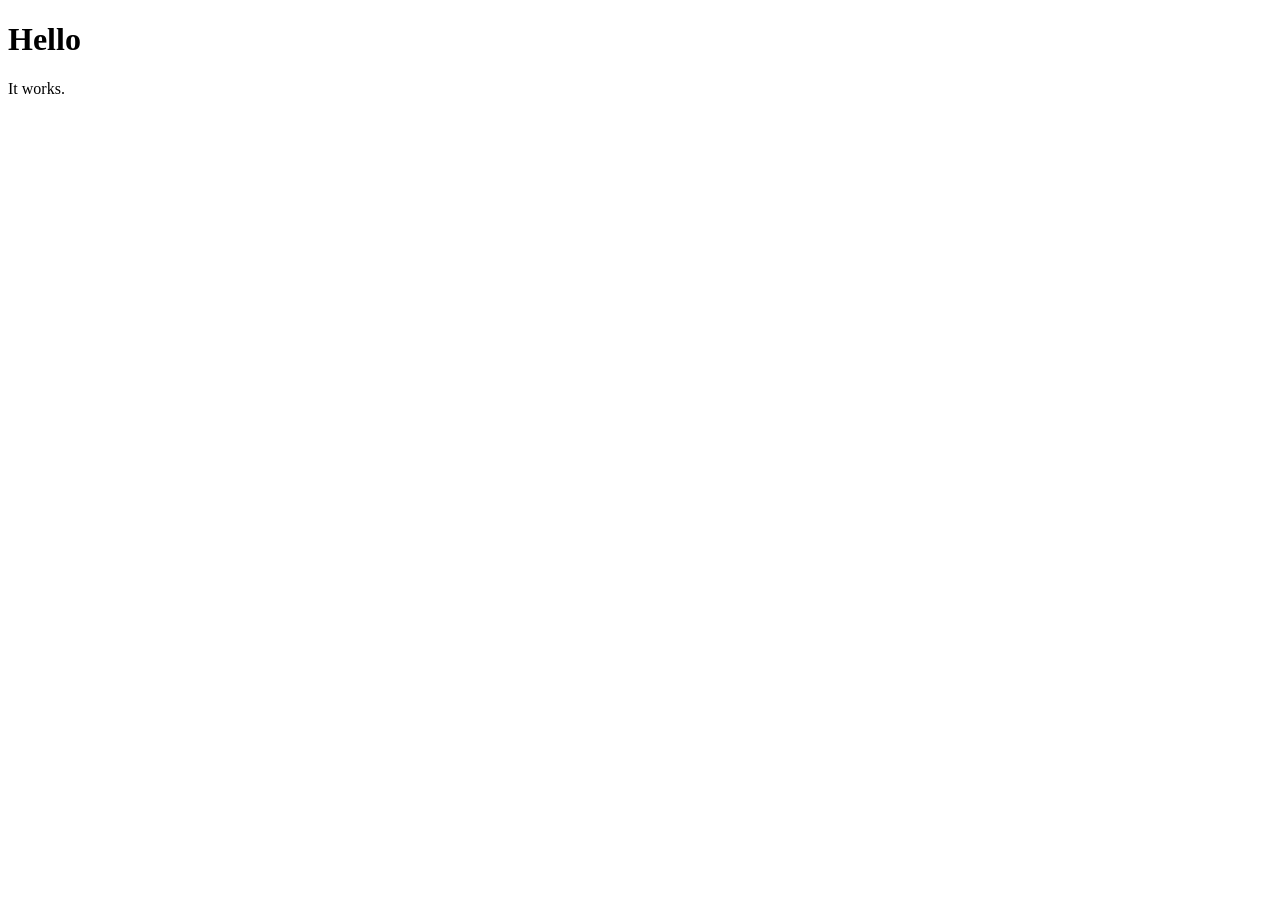
==== index.html @ cf9a346a "Add initial HTML structure for index.html Add a foundational HTML structure for the personal portfol" ====
<!DOCTYPE html>
<html>
<head>
  <meta charset="utf-8">
  <meta name="viewport" content="width=device-width, initial-scale=1">
  <title>Rajat</title>
</head>
<body>
  <h1>Hello</h1>
  <p>It works.</p>
</body>
</html>
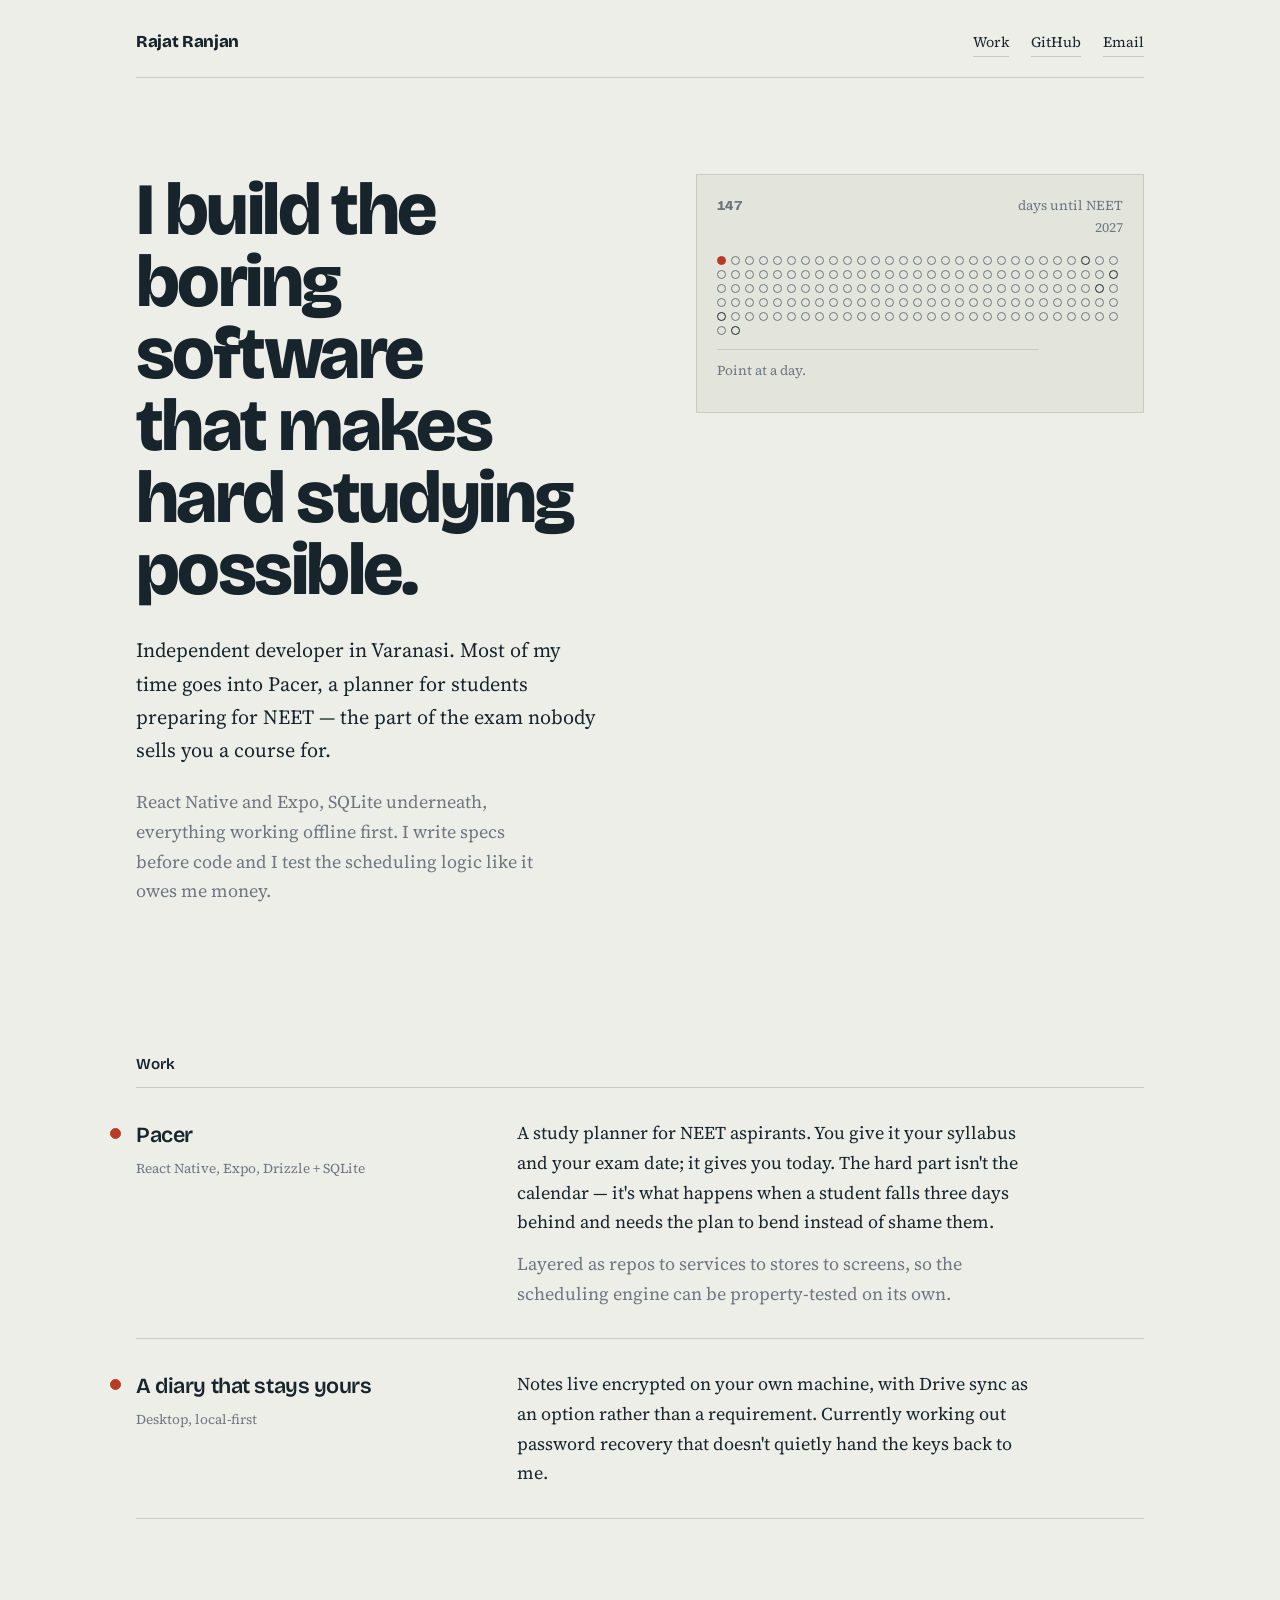
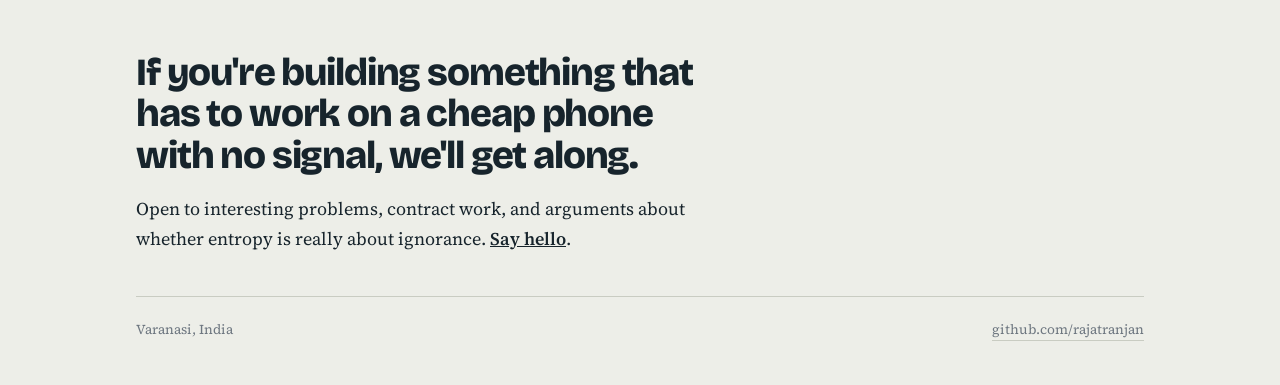
==== commit d291de7e: "Enhance index.html with SEO meta tags and content Updated HTML structure and added meta tags for SEO" ====
--- a/index.html
+++ b/index.html
@@ -1,12 +1,395 @@
 <!DOCTYPE html>
-<html>
+<html lang="en">
 <head>
-  <meta charset="utf-8">
-  <meta name="viewport" content="width=device-width, initial-scale=1">
-  <title>Rajat</title>
+<meta charset="utf-8">
+<meta name="viewport" content="width=device-width, initial-scale=1">
+<title>Rajat Ranjan — study tools, built in Varanasi</title>
+<meta name="description" content="Independent developer in Varanasi building Pacer, a study planner for NEET aspirants.">
+<link rel="preconnect" href="https://fonts.googleapis.com">
+<link rel="preconnect" href="https://fonts.gstatic.com" crossorigin>
+<link href="https://fonts.googleapis.com/css2?family=Bricolage+Grotesque:opsz,wght@12..96,400;12..96,600;12..96,800&family=Source+Serif+4:opsz,wght@8..60,400;8..60,600&display=swap" rel="stylesheet">
+<style>
+  :root{
+    --paper:#EDEEE8;
+    --paper-2:#E3E5DC;
+    --ink:#17242C;
+    --graphite:#6E7780;
+    --mark:#B93B26;
+    --rule:#C9CCC2;
+    --measure:64ch;
+  }
+
+  *{box-sizing:border-box}
+  html{-webkit-text-size-adjust:100%}
+  body{
+    margin:0;
+    background:var(--paper);
+    color:var(--ink);
+    font-family:"Source Serif 4",Georgia,serif;
+    font-size:clamp(16px,1rem + 0.2vw,18px);
+    line-height:1.65;
+    -webkit-font-smoothing:antialiased;
+  }
+
+  .wrap{max-width:1120px;margin:0 auto;padding:0 clamp(20px,5vw,56px)}
+
+  /* ---------- masthead ---------- */
+  .masthead{
+    display:flex;align-items:baseline;justify-content:space-between;
+    gap:24px;flex-wrap:wrap;
+    padding:28px 0 20px;
+    border-bottom:1px solid var(--rule);
+  }
+  .wordmark{
+    font-family:"Bricolage Grotesque",system-ui,sans-serif;
+    font-weight:800;font-size:1.05rem;letter-spacing:-0.02em;margin:0;
+  }
+  .masthead nav{display:flex;gap:22px;font-size:0.9rem}
+  a{color:inherit}
+  .masthead a,.foot a{text-decoration:none;border-bottom:1px solid var(--rule);padding-bottom:1px}
+  .masthead a:hover,.foot a:hover{border-bottom-color:var(--ink)}
+
+  /* ---------- hero ---------- */
+  .hero{
+    display:grid;grid-template-columns:minmax(0,1.05fr) minmax(0,0.95fr);
+    gap:clamp(32px,5vw,72px);align-items:start;
+    padding:clamp(48px,8vw,96px) 0 clamp(40px,6vw,72px);
+  }
+  h1{
+    font-family:"Bricolage Grotesque",system-ui,sans-serif;
+    font-weight:800;
+    font-size:clamp(2.6rem,7.5vw,4.6rem);
+    line-height:0.98;letter-spacing:-0.035em;
+    margin:0 0 28px;
+    text-wrap:balance;
+  }
+  .lede{max-width:44ch;margin:0 0 20px;font-size:1.12em}
+  .hero p{max-width:46ch}
+  .quiet{color:var(--graphite)}
+
+  /* ---------- the sheet ---------- */
+  .sheet{
+    background:var(--paper-2);
+    border:1px solid var(--rule);
+    padding:20px 20px 16px;
+  }
+  .sheet-head{
+    display:flex;align-items:baseline;justify-content:space-between;
+    gap:12px;margin-bottom:16px;
+  }
+  .count{
+    font-family:"Bricolage Grotesque",system-ui,sans-serif;
+    font-weight:800;font-size:2.1rem;line-height:1;letter-spacing:-0.03em;
+    font-variant-numeric:tabular-nums;
+  }
+  .sheet-head span{font-size:0.85rem;color:var(--graphite);text-align:right;max-width:18ch}
+  .grid{display:flex;flex-wrap:wrap;gap:5px}
+  .bub{
+    width:9px;height:9px;border-radius:50%;
+    border:1.2px solid var(--graphite);
+    background:transparent;padding:0;cursor:default;
+    transition:background-color .12s ease,border-color .12s ease,transform .12s ease;
+  }
+  .bub:hover,.bub:focus-visible{background:var(--ink);border-color:var(--ink);transform:scale(1.5)}
+  .bub.today{background:var(--mark);border-color:var(--mark)}
+  .bub.month{border-color:var(--ink)}
+  .readout{
+    margin-top:14px;padding-top:10px;border-top:1px solid var(--rule);
+    font-size:0.85rem;color:var(--graphite);min-height:1.6em;
+    font-variant-numeric:tabular-nums;
+  }
+
+  /* ---------- work ---------- */
+  .rule-head{
+    font-family:"Bricolage Grotesque",system-ui,sans-serif;
+    font-weight:600;font-size:0.95rem;letter-spacing:-0.01em;
+    margin:0;padding-bottom:10px;border-bottom:1px solid var(--rule);
+  }
+  .work{padding:clamp(32px,5vw,56px) 0}
+  .item{
+    display:grid;grid-template-columns:minmax(0,1fr) minmax(0,1.9fr);
+    gap:clamp(16px,4vw,56px);
+    padding:30px 0;border-bottom:1px solid var(--rule);
+  }
+  .item h3{
+    font-family:"Bricolage Grotesque",system-ui,sans-serif;
+    font-weight:600;font-size:1.35rem;letter-spacing:-0.02em;
+    margin:0 0 4px;
+  }
+  .item .meta{font-size:0.85rem;color:var(--graphite);margin:0}
+  .item p:not(.meta){margin:0 0 12px;max-width:58ch}
+  .item p:last-child{margin-bottom:0}
+
+  /* ---------- close ---------- */
+  .close{padding:clamp(40px,6vw,80px) 0 24px;max-width:var(--measure)}
+  .close h2{
+    font-family:"Bricolage Grotesque",system-ui,sans-serif;
+    font-weight:800;font-size:clamp(1.7rem,4vw,2.4rem);
+    letter-spacing:-0.03em;line-height:1.08;margin:0 0 18px;
+  }
+  .close a{font-weight:600}
+  .foot{
+    display:flex;justify-content:space-between;gap:20px;flex-wrap:wrap;
+    padding:22px 0 44px;border-top:1px solid var(--rule);
+    font-size:0.85rem;color:var(--graphite);
+  }
+
+  /* ---------- scroll: a pencil marking its way down the sheet ---------- */
+  .progress{
+    position:fixed;top:0;left:0;right:0;height:2px;
+    background:transparent;z-index:20;pointer-events:none;
+  }
+  .progress i{
+    display:block;height:100%;width:0;
+    background:var(--graphite);
+    transform-origin:left;
+  }
+
+  .item{
+    opacity:.34;
+    transform:translateY(10px);
+    transition:opacity .5s ease,transform .5s cubic-bezier(.2,.7,.3,1);
+  }
+  .item.marked{opacity:1;transform:none}
+
+  .item > div:first-child{position:relative}
+  .mark-bub{
+    position:absolute;left:-26px;top:.55em;
+    width:11px;height:11px;border-radius:50%;
+    border:1.4px solid var(--graphite);
+    background:transparent;
+    transition:background-color .45s ease .18s,border-color .45s ease .18s;
+  }
+  .item.marked .mark-bub{background:var(--mark);border-color:var(--mark)}
+
+  /* the closing line inks in the same way */
+  .close{opacity:.34;transition:opacity .6s ease}
+  .close.marked{opacity:1}
+
+  /* the sheet draws itself in on load */
+  @keyframes bubIn{
+    from{opacity:0;transform:scale(.2)}
+    to{opacity:1;transform:none}
+  }
+
+  /* graphite dust: bubbles darken as the cursor passes over them */
+  .bub.near{border-color:var(--ink)}
+
+  ::selection{background:#F2E58C;color:var(--ink)}
+
+  :focus-visible{outline:2px solid var(--mark);outline-offset:3px}
+
+  @media (max-width:820px){
+    .hero{grid-template-columns:1fr;padding-top:40px}
+    .item{grid-template-columns:1fr;gap:10px}
+    .bub{width:8px;height:8px}
+    .mark-bub{left:auto;right:0;top:.6em}
+  }
+  @media (prefers-reduced-motion:reduce){
+    *{transition:none!important;animation:none!important}
+    .item,.close{opacity:1;transform:none}
+    .item .mark-bub{background:var(--mark);border-color:var(--mark)}
+    .progress{display:none}
+  }
+</style>
 </head>
 <body>
-  <h1>Hello</h1>
-  <p>It works.</p>
+
+<div class="progress" aria-hidden="true"><i id="pencil"></i></div>
+
+<div class="wrap">
+
+  <header class="masthead">
+    <p class="wordmark">Rajat Ranjan</p>
+    <nav>
+      <a href="#work">Work</a>
+      <a href="https://github.com/rajatranjan">GitHub</a>
+      <a href="mailto:you@example.com">Email</a>
+    </nav>
+  </header>
+
+  <section class="hero">
+    <div>
+      <h1>I build the boring software that makes hard studying possible.</h1>
+      <p class="lede">Independent developer in Varanasi. Most of my time goes into Pacer, a planner for students preparing for NEET — the part of the exam nobody sells you a course for.</p>
+      <p class="quiet">React Native and Expo, SQLite underneath, everything working offline first. I write specs before code and I test the scheduling logic like it owes me money.</p>
+    </div>
+
+    <div class="sheet" id="sheet">
+      <div class="sheet-head">
+        <span class="count" id="count">—</span>
+        <span id="caption">days until NEET 2027</span>
+      </div>
+      <div class="grid" id="grid" role="img" aria-label="One bubble for each day remaining until the NEET 2027 exam."></div>
+      <p class="readout" id="readout">Point at a day.</p>
+    </div>
+  </section>
+
+  <section class="work" id="work">
+    <h2 class="rule-head">Work</h2>
+
+    <article class="item">
+      <div>
+        <span class="mark-bub" aria-hidden="true"></span>
+        <h3>Pacer</h3>
+        <p class="meta">React Native, Expo, Drizzle + SQLite</p>
+      </div>
+      <div>
+        <p>A study planner for NEET aspirants. You give it your syllabus and your exam date; it gives you today. The hard part isn't the calendar — it's what happens when a student falls three days behind and needs the plan to bend instead of shame them.</p>
+        <p class="quiet">Layered as repos to services to stores to screens, so the scheduling engine can be property-tested on its own.</p>
+      </div>
+    </article>
+
+    <article class="item">
+      <div>
+        <span class="mark-bub" aria-hidden="true"></span>
+        <h3>A diary that stays yours</h3>
+        <p class="meta">Desktop, local-first</p>
+      </div>
+      <div>
+        <p>Notes live encrypted on your own machine, with Drive sync as an option rather than a requirement. Currently working out password recovery that doesn't quietly hand the keys back to me.</p>
+      </div>
+    </article>
+
+  </section>
+
+  <section class="close">
+    <h2>If you're building something that has to work on a cheap phone with no signal, we'll get along.</h2>
+    <p>Open to interesting problems, contract work, and arguments about whether entropy is really about ignorance. <a href="mailto:you@example.com">Say hello</a>.</p>
+  </section>
+
+  <footer class="foot">
+    <span>Varanasi, India</span>
+    <span><a href="https://github.com/rajatranjan">github.com/rajatranjan</a></span>
+  </footer>
+
+</div>
+
+<script>
+(function () {
+  var EXAM = new Date(2027, 4, 2);            // 2 May 2027, approximate NEET date
+  var MS = 86400000;
+  var today = new Date(); today.setHours(0,0,0,0);
+
+  var reduced = window.matchMedia('(prefers-reduced-motion: reduce)').matches;
+  var days = Math.max(0, Math.round((EXAM - today) / MS));
+  var grid = document.getElementById('grid');
+  var readout = document.getElementById('readout');
+
+  document.getElementById('count').textContent = days.toLocaleString('en-IN');
+
+  var fmt = new Intl.DateTimeFormat('en-IN', { weekday:'short', day:'numeric', month:'short', year:'numeric' });
+  var frag = document.createDocumentFragment();
+
+  for (var i = 0; i < days; i++) {
+    var d = new Date(today.getTime() + i * MS);
+    var b = document.createElement('button');
+    b.type = 'button';
+    b.className = 'bub' + (i === 0 ? ' today' : (d.getDate() === 1 ? ' month' : ''));
+    b.dataset.label = fmt.format(d) + '  ·  ' + (i === 0 ? 'today' : i + ' days out');
+    b.setAttribute('aria-hidden', 'true');
+    b.tabIndex = -1;
+    if (!reduced) {
+      b.style.animation = 'bubIn .4s ease backwards';
+      b.style.animationDelay = Math.min(i * 1.1, 900) + 'ms';
+    }
+    frag.appendChild(b);
+  }
+  grid.appendChild(frag);
+
+  // one listener for the whole sheet
+  grid.addEventListener('pointerover', function (e) {
+    if (e.target.classList.contains('bub')) readout.textContent = e.target.dataset.label;
+  });
+  grid.addEventListener('pointerleave', function () {
+    readout.textContent = 'Point at a day.';
+    clear();
+  });
+
+  // ---- graphite dust: darken the bubbles the cursor sweeps past ----
+  var bubs = [], spots = [], lit = [], queued = false, px = 0, py = 0;
+  var RADIUS = 52;
+
+  function measure() {
+    bubs = Array.prototype.slice.call(grid.children);
+    spots = bubs.map(function (b) {
+      return { x: b.offsetLeft + b.offsetWidth / 2, y: b.offsetTop + b.offsetHeight / 2 };
+    });
+  }
+
+  function clear() {
+    for (var i = 0; i < lit.length; i++) {
+      lit[i].classList.remove('near');
+      lit[i].style.opacity = '';
+    }
+    lit = [];
+  }
+
+  function paint() {
+    queued = false;
+    clear();
+    for (var i = 0; i < spots.length; i++) {
+      var dx = spots[i].x - px, dy = spots[i].y - py;
+      if (dx > RADIUS || dx < -RADIUS || dy > RADIUS || dy < -RADIUS) continue;
+      var d = Math.sqrt(dx * dx + dy * dy);
+      if (d > RADIUS) continue;
+      var b = bubs[i];
+      b.classList.add('near');
+      b.style.opacity = (0.45 + 0.55 * (1 - d / RADIUS)).toFixed(2);
+      lit.push(b);
+    }
+  }
+
+  if (!reduced) {
+    measure();
+    window.addEventListener('resize', measure);
+    grid.addEventListener('pointermove', function (e) {
+      var r = grid.getBoundingClientRect();
+      px = e.clientX - r.left;
+      py = e.clientY - r.top;
+      if (!queued) { queued = true; requestAnimationFrame(paint); }
+    }, { passive: true });
+  }
+})();
+
+(function () {
+  var pencil = document.getElementById('pencil');
+  var reduced = window.matchMedia('(prefers-reduced-motion: reduce)').matches;
+
+  // top rule fills like a pencil line as you read down the page
+  if (pencil && !reduced) {
+    var ticking = false;
+    function draw() {
+      var max = document.documentElement.scrollHeight - window.innerHeight;
+      var pct = max > 0 ? (window.scrollY / max) * 100 : 0;
+      pencil.style.width = Math.min(100, Math.max(0, pct)) + '%';
+      ticking = false;
+    }
+    window.addEventListener('scroll', function () {
+      if (!ticking) { ticking = true; requestAnimationFrame(draw); }
+    }, { passive: true });
+    window.addEventListener('resize', draw);
+    draw();
+  }
+
+  // each section gets marked once, when you reach it
+  var targets = document.querySelectorAll('.item, .close');
+  if (reduced || !('IntersectionObserver' in window)) {
+    targets.forEach(function (el) { el.classList.add('marked'); });
+    return;
+  }
+  var io = new IntersectionObserver(function (entries) {
+    entries.forEach(function (entry) {
+      if (entry.isIntersecting) {
+        entry.target.classList.add('marked');
+        io.unobserve(entry.target);
+      }
+    });
+  }, { rootMargin: '0px 0px -18% 0px', threshold: 0.15 });
+  targets.forEach(function (el) { io.observe(el); });
+})();
+</script>
+
+
 </body>
 </html>
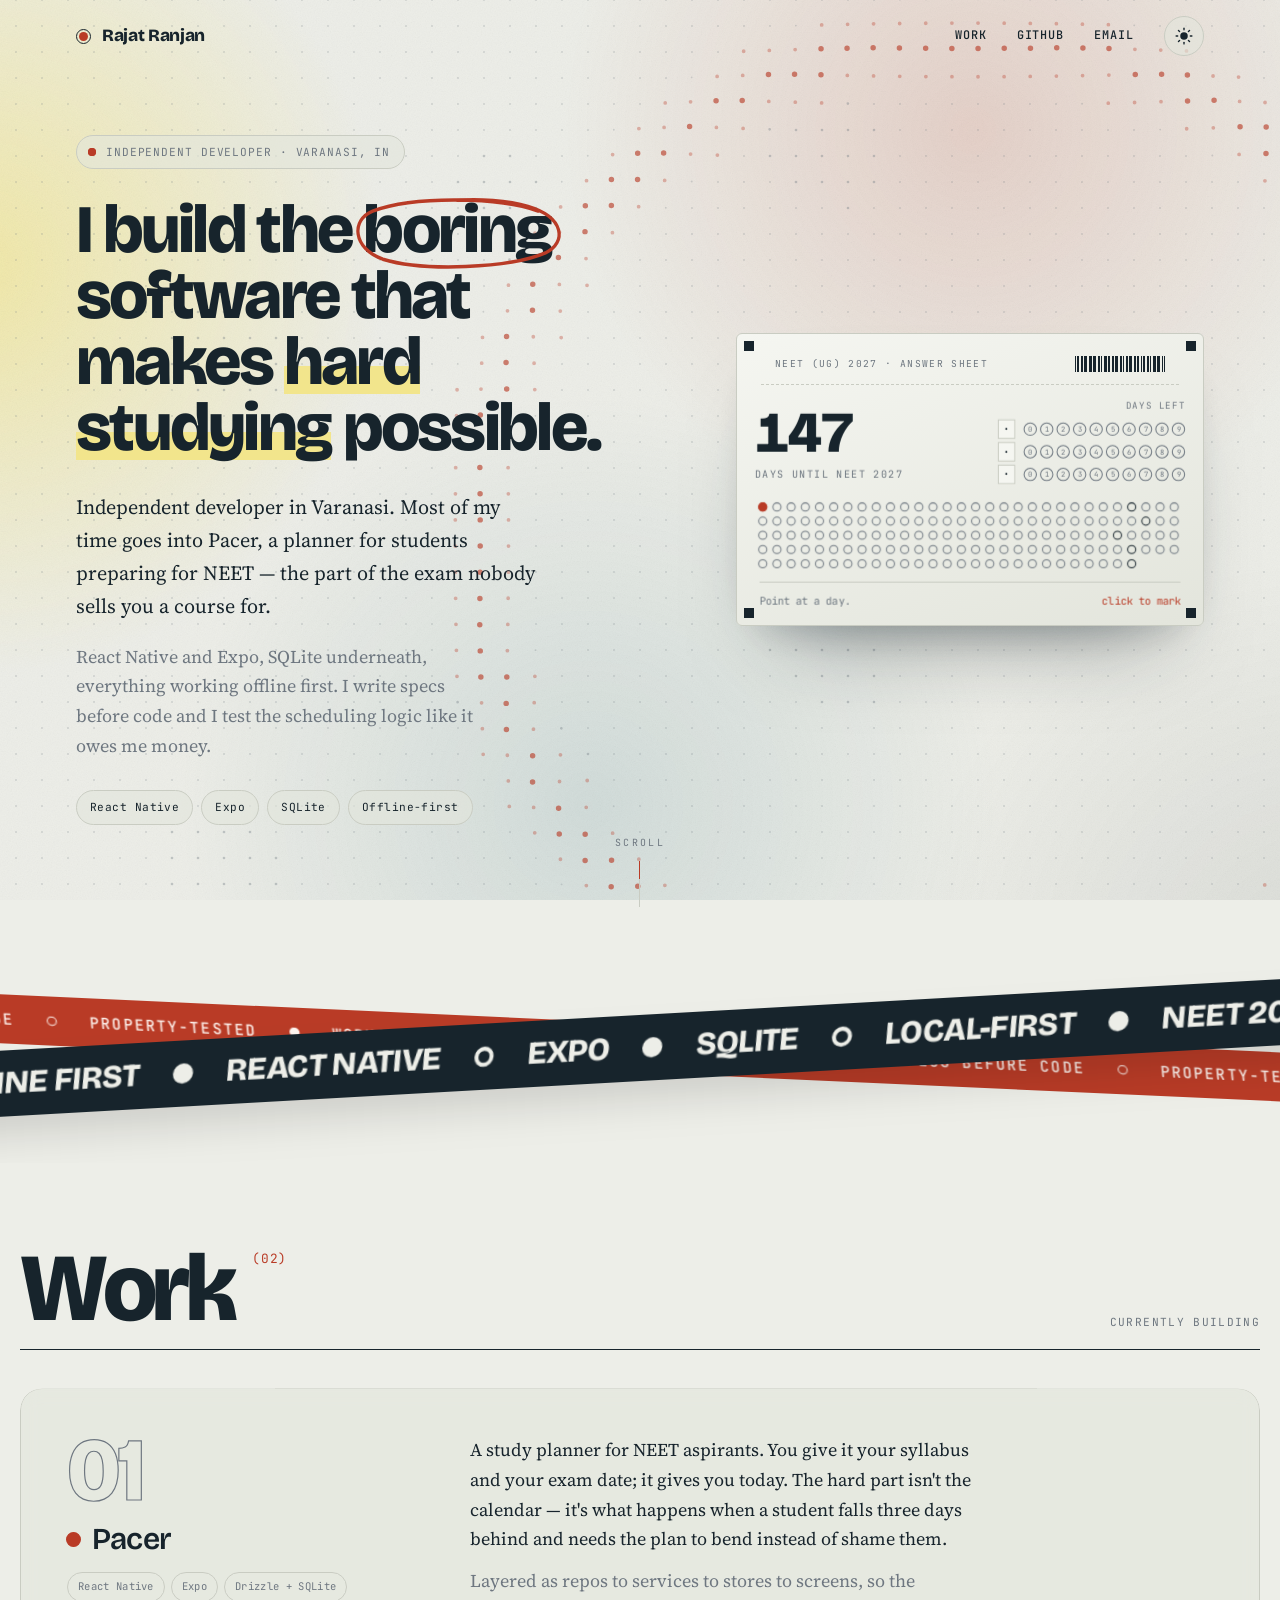
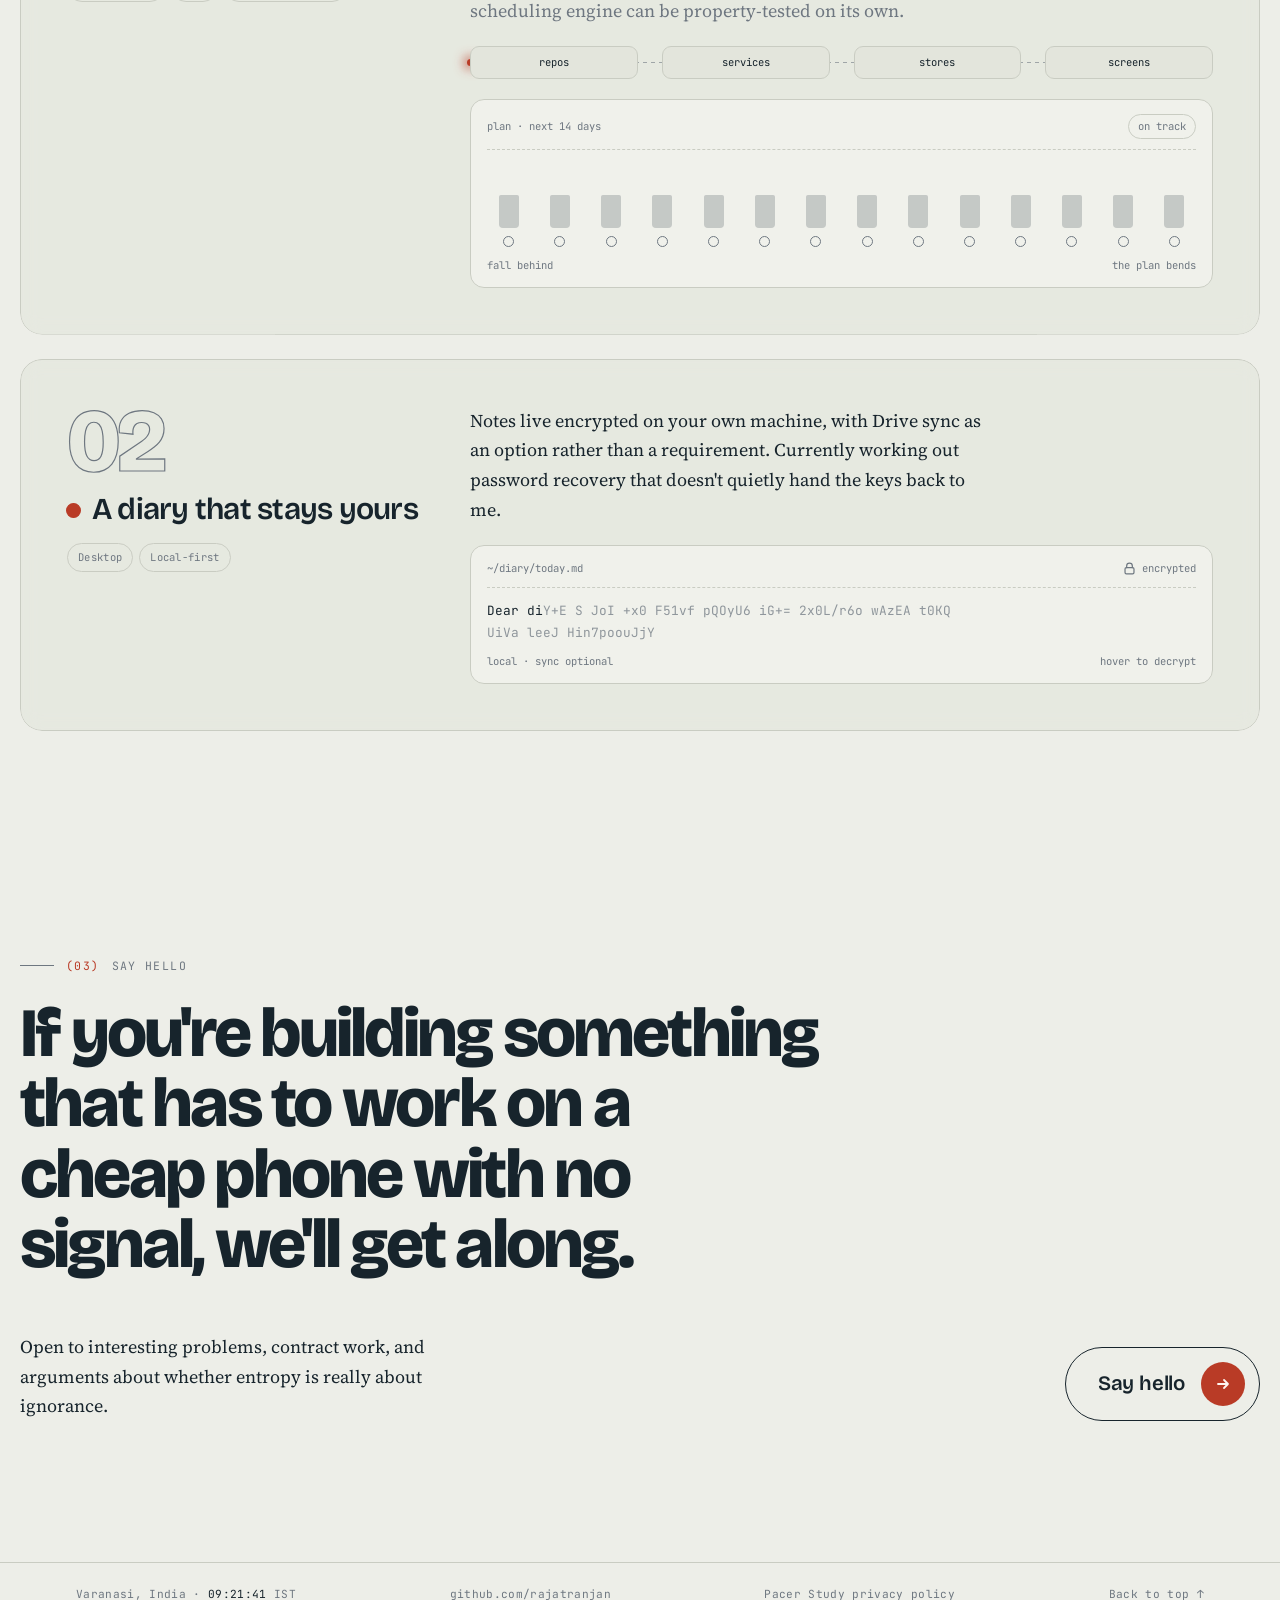
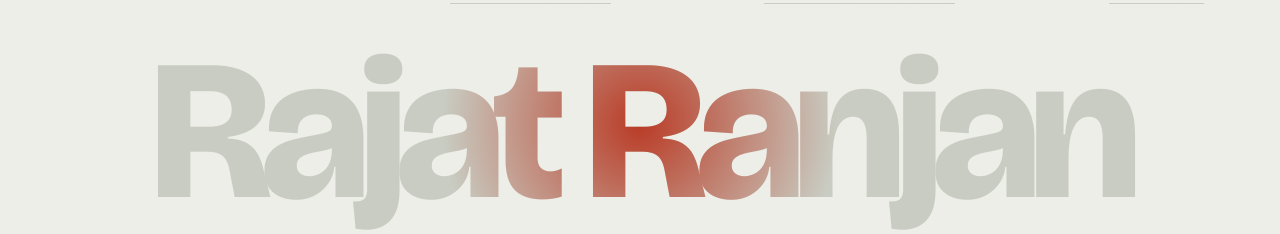
==== commit 103b8a29: "Redesign homepage with motion, a living background and dark mode Keeps the paper / graphite / red-pe" ====
--- a/index.html
+++ b/index.html
@@ -5,391 +5,236 @@
 <meta name="viewport" content="width=device-width, initial-scale=1">
 <title>Rajat Ranjan — study tools, built in Varanasi</title>
 <meta name="description" content="Independent developer in Varanasi building Pacer, a study planner for NEET aspirants.">
+<link rel="icon" href="data:image/svg+xml,%3Csvg xmlns='http://www.w3.org/2000/svg' viewBox='0 0 32 32'%3E%3Crect width='32' height='32' rx='7' fill='%23EDEEE8'/%3E%3Ccircle cx='16' cy='16' r='9' fill='%23B93B26'/%3E%3C/svg%3E">
+<link rel="apple-touch-icon" href="apple-touch-icon.png">
+<meta name="theme-color" content="#EDEEE8">
+<meta name="color-scheme" content="light dark">
+<script>
+  /* Runs before first paint: restore the saved theme and decide whether to play the intro. */
+  (function (h) {
+    h.classList.add('js');
+    try {
+      var t = localStorage.getItem('rr-theme');
+      if (t === 'light' || t === 'dark') h.setAttribute('data-theme', t);
+    } catch (e) {}
+    try {
+      var still = window.matchMedia && matchMedia('(prefers-reduced-motion: reduce)').matches;
+      if (!still && !sessionStorage.getItem('rr-intro')) {
+        h.classList.add('intro');
+        sessionStorage.setItem('rr-intro', '1');
+      }
+    } catch (e) {}
+  })(document.documentElement);
+</script>
 <link rel="preconnect" href="https://fonts.googleapis.com">
 <link rel="preconnect" href="https://fonts.gstatic.com" crossorigin>
-<link href="https://fonts.googleapis.com/css2?family=Bricolage+Grotesque:opsz,wght@12..96,400;12..96,600;12..96,800&family=Source+Serif+4:opsz,wght@8..60,400;8..60,600&display=swap" rel="stylesheet">
-<style>
-  :root{
-    --paper:#EDEEE8;
-    --paper-2:#E3E5DC;
-    --ink:#17242C;
-    --graphite:#6E7780;
-    --mark:#B93B26;
-    --rule:#C9CCC2;
-    --measure:64ch;
-  }
-
-  *{box-sizing:border-box}
-  html{-webkit-text-size-adjust:100%}
-  body{
-    margin:0;
-    background:var(--paper);
-    color:var(--ink);
-    font-family:"Source Serif 4",Georgia,serif;
-    font-size:clamp(16px,1rem + 0.2vw,18px);
-    line-height:1.65;
-    -webkit-font-smoothing:antialiased;
-  }
-
-  .wrap{max-width:1120px;margin:0 auto;padding:0 clamp(20px,5vw,56px)}
-
-  /* ---------- masthead ---------- */
-  .masthead{
-    display:flex;align-items:baseline;justify-content:space-between;
-    gap:24px;flex-wrap:wrap;
-    padding:28px 0 20px;
-    border-bottom:1px solid var(--rule);
-  }
-  .wordmark{
-    font-family:"Bricolage Grotesque",system-ui,sans-serif;
-    font-weight:800;font-size:1.05rem;letter-spacing:-0.02em;margin:0;
-  }
-  .masthead nav{display:flex;gap:22px;font-size:0.9rem}
-  a{color:inherit}
-  .masthead a,.foot a{text-decoration:none;border-bottom:1px solid var(--rule);padding-bottom:1px}
-  .masthead a:hover,.foot a:hover{border-bottom-color:var(--ink)}
-
-  /* ---------- hero ---------- */
-  .hero{
-    display:grid;grid-template-columns:minmax(0,1.05fr) minmax(0,0.95fr);
-    gap:clamp(32px,5vw,72px);align-items:start;
-    padding:clamp(48px,8vw,96px) 0 clamp(40px,6vw,72px);
-  }
-  h1{
-    font-family:"Bricolage Grotesque",system-ui,sans-serif;
-    font-weight:800;
-    font-size:clamp(2.6rem,7.5vw,4.6rem);
-    line-height:0.98;letter-spacing:-0.035em;
-    margin:0 0 28px;
-    text-wrap:balance;
-  }
-  .lede{max-width:44ch;margin:0 0 20px;font-size:1.12em}
-  .hero p{max-width:46ch}
-  .quiet{color:var(--graphite)}
-
-  /* ---------- the sheet ---------- */
-  .sheet{
-    background:var(--paper-2);
-    border:1px solid var(--rule);
-    padding:20px 20px 16px;
-  }
-  .sheet-head{
-    display:flex;align-items:baseline;justify-content:space-between;
-    gap:12px;margin-bottom:16px;
-  }
-  .count{
-    font-family:"Bricolage Grotesque",system-ui,sans-serif;
-    font-weight:800;font-size:2.1rem;line-height:1;letter-spacing:-0.03em;
-    font-variant-numeric:tabular-nums;
-  }
-  .sheet-head span{font-size:0.85rem;color:var(--graphite);text-align:right;max-width:18ch}
-  .grid{display:flex;flex-wrap:wrap;gap:5px}
-  .bub{
-    width:9px;height:9px;border-radius:50%;
-    border:1.2px solid var(--graphite);
-    background:transparent;padding:0;cursor:default;
-    transition:background-color .12s ease,border-color .12s ease,transform .12s ease;
-  }
-  .bub:hover,.bub:focus-visible{background:var(--ink);border-color:var(--ink);transform:scale(1.5)}
-  .bub.today{background:var(--mark);border-color:var(--mark)}
-  .bub.month{border-color:var(--ink)}
-  .readout{
-    margin-top:14px;padding-top:10px;border-top:1px solid var(--rule);
-    font-size:0.85rem;color:var(--graphite);min-height:1.6em;
-    font-variant-numeric:tabular-nums;
-  }
-
-  /* ---------- work ---------- */
-  .rule-head{
-    font-family:"Bricolage Grotesque",system-ui,sans-serif;
-    font-weight:600;font-size:0.95rem;letter-spacing:-0.01em;
-    margin:0;padding-bottom:10px;border-bottom:1px solid var(--rule);
-  }
-  .work{padding:clamp(32px,5vw,56px) 0}
-  .item{
-    display:grid;grid-template-columns:minmax(0,1fr) minmax(0,1.9fr);
-    gap:clamp(16px,4vw,56px);
-    padding:30px 0;border-bottom:1px solid var(--rule);
-  }
-  .item h3{
-    font-family:"Bricolage Grotesque",system-ui,sans-serif;
-    font-weight:600;font-size:1.35rem;letter-spacing:-0.02em;
-    margin:0 0 4px;
-  }
-  .item .meta{font-size:0.85rem;color:var(--graphite);margin:0}
-  .item p:not(.meta){margin:0 0 12px;max-width:58ch}
-  .item p:last-child{margin-bottom:0}
-
-  /* ---------- close ---------- */
-  .close{padding:clamp(40px,6vw,80px) 0 24px;max-width:var(--measure)}
-  .close h2{
-    font-family:"Bricolage Grotesque",system-ui,sans-serif;
-    font-weight:800;font-size:clamp(1.7rem,4vw,2.4rem);
-    letter-spacing:-0.03em;line-height:1.08;margin:0 0 18px;
-  }
-  .close a{font-weight:600}
-  .foot{
-    display:flex;justify-content:space-between;gap:20px;flex-wrap:wrap;
-    padding:22px 0 44px;border-top:1px solid var(--rule);
-    font-size:0.85rem;color:var(--graphite);
-  }
-
-  /* ---------- scroll: a pencil marking its way down the sheet ---------- */
-  .progress{
-    position:fixed;top:0;left:0;right:0;height:2px;
-    background:transparent;z-index:20;pointer-events:none;
-  }
-  .progress i{
-    display:block;height:100%;width:0;
-    background:var(--graphite);
-    transform-origin:left;
-  }
-
-  .item{
-    opacity:.34;
-    transform:translateY(10px);
-    transition:opacity .5s ease,transform .5s cubic-bezier(.2,.7,.3,1);
-  }
-  .item.marked{opacity:1;transform:none}
-
-  .item > div:first-child{position:relative}
-  .mark-bub{
-    position:absolute;left:-26px;top:.55em;
-    width:11px;height:11px;border-radius:50%;
-    border:1.4px solid var(--graphite);
-    background:transparent;
-    transition:background-color .45s ease .18s,border-color .45s ease .18s;
-  }
-  .item.marked .mark-bub{background:var(--mark);border-color:var(--mark)}
-
-  /* the closing line inks in the same way */
-  .close{opacity:.34;transition:opacity .6s ease}
-  .close.marked{opacity:1}
-
-  /* the sheet draws itself in on load */
-  @keyframes bubIn{
-    from{opacity:0;transform:scale(.2)}
-    to{opacity:1;transform:none}
-  }
-
-  /* graphite dust: bubbles darken as the cursor passes over them */
-  .bub.near{border-color:var(--ink)}
-
-  ::selection{background:#F2E58C;color:var(--ink)}
-
-  :focus-visible{outline:2px solid var(--mark);outline-offset:3px}
-
-  @media (max-width:820px){
-    .hero{grid-template-columns:1fr;padding-top:40px}
-    .item{grid-template-columns:1fr;gap:10px}
-    .bub{width:8px;height:8px}
-    .mark-bub{left:auto;right:0;top:.6em}
-  }
-  @media (prefers-reduced-motion:reduce){
-    *{transition:none!important;animation:none!important}
-    .item,.close{opacity:1;transform:none}
-    .item .mark-bub{background:var(--mark);border-color:var(--mark)}
-    .progress{display:none}
-  }
-</style>
+<link href="https://fonts.googleapis.com/css2?family=Bricolage+Grotesque:opsz,wght@12..96,400;12..96,600;12..96,800&family=JetBrains+Mono:wght@400;500&family=Source+Serif+4:opsz,wght@8..60,400;8..60,600&display=swap" rel="stylesheet">
+<link rel="stylesheet" href="assets/css/main.css">
+<script src="assets/js/main.js" defer></script>
 </head>
 <body>
 
+<a class="skip" href="#main">Skip to content</a>
+
+<!-- intro: a bubble gets marked, the sheet lifts -->
+<div class="curtain" aria-hidden="true">
+  <div class="intro-layer intro-red"></div>
+  <div class="intro-layer intro-panel">
+    <div class="intro-mark">
+      <svg viewBox="0 0 44 44">
+        <circle class="intro-ring" cx="22" cy="22" r="19" pathLength="1"/>
+        <circle class="intro-fill" cx="22" cy="22" r="13"/>
+      </svg>
+      <span class="intro-name"><span>Rajat Ranjan</span></span>
+    </div>
+  </div>
+</div>
+
+<!-- living background: drifting ink, a field of graphite dots, paper grain -->
+<div class="bg" aria-hidden="true">
+  <div class="aurora"><i></i><i></i><i></i><i></i></div>
+  <canvas id="field"></canvas>
+  <div class="grain"></div>
+</div>
+
 <div class="progress" aria-hidden="true"><i id="pencil"></i></div>
 
-<div class="wrap">
-
-  <header class="masthead">
-    <p class="wordmark">Rajat Ranjan</p>
-    <nav>
-      <a href="#work">Work</a>
-      <a href="https://github.com/rajatranjan">GitHub</a>
-      <a href="mailto:you@example.com">Email</a>
+<div class="cursor is-hidden" aria-hidden="true">
+  <div class="cursor-ring"><i></i></div>
+  <div class="cursor-dot"><i></i></div>
+</div>
+
+<header class="masthead" id="masthead">
+  <div class="wrap masthead-inner">
+    <a class="wordmark" href="#top"><span class="wm-bub" aria-hidden="true"></span><span>Rajat Ranjan</span></a>
+    <nav class="nav" aria-label="Primary">
+      <a href="#work" data-scramble data-magnetic=".25">Work</a>
+      <a class="nav-gh" href="https://github.com/rajatranjan" data-scramble data-magnetic=".25">GitHub</a>
+      <a href="mailto:you@example.com" data-scramble data-magnetic=".25">Email</a>
+      <button class="theme-toggle" id="theme-toggle" type="button" aria-label="Dark mode" aria-pressed="false" data-magnetic=".35">
+        <svg viewBox="0 0 24 24" aria-hidden="true">
+          <mask id="tt-mask">
+            <rect x="-6" y="-6" width="36" height="36" fill="#fff"/>
+            <circle class="tt-bite" cx="25" cy="1" r="7" fill="#000"/>
+          </mask>
+          <circle class="tt-core" cx="12" cy="12" r="5" fill="currentColor" mask="url(#tt-mask)"/>
+          <g class="tt-rays" stroke="currentColor" stroke-width="1.8" stroke-linecap="round">
+            <line x1="12" y1="1.5" x2="12" y2="3.6"/>
+            <line x1="12" y1="20.4" x2="12" y2="22.5"/>
+            <line x1="1.5" y1="12" x2="3.6" y2="12"/>
+            <line x1="20.4" y1="12" x2="22.5" y2="12"/>
+            <line x1="4.6" y1="4.6" x2="6.1" y2="6.1"/>
+            <line x1="17.9" y1="17.9" x2="19.4" y2="19.4"/>
+            <line x1="4.6" y1="19.4" x2="6.1" y2="17.9"/>
+            <line x1="17.9" y1="6.1" x2="19.4" y2="4.6"/>
+          </g>
+        </svg>
+      </button>
     </nav>
-  </header>
-
-  <section class="hero">
-    <div>
-      <h1>I build the boring software that makes hard studying possible.</h1>
-      <p class="lede">Independent developer in Varanasi. Most of my time goes into Pacer, a planner for students preparing for NEET — the part of the exam nobody sells you a course for.</p>
-      <p class="quiet">React Native and Expo, SQLite underneath, everything working offline first. I write specs before code and I test the scheduling logic like it owes me money.</p>
-    </div>
-
-    <div class="sheet" id="sheet">
-      <div class="sheet-head">
-        <span class="count" id="count">—</span>
-        <span id="caption">days until NEET 2027</span>
-      </div>
-      <div class="grid" id="grid" role="img" aria-label="One bubble for each day remaining until the NEET 2027 exam."></div>
-      <p class="readout" id="readout">Point at a day.</p>
-    </div>
+  </div>
+</header>
+
+<main id="main">
+
+  <section class="hero wrap" id="top">
+    <div class="hero-copy">
+      <p class="eyebrow enter"><span class="pulse" aria-hidden="true"></span>Independent developer · Varanasi, IN</p>
+
+      <h1 data-split>I build the <span class="circ">boring<svg viewBox="0 0 300 100" preserveAspectRatio="none" aria-hidden="true"><path pathLength="1" d="M262 22C210 4 92 2 34 22C4 33 6 70 48 84C104 100 222 96 272 76C302 62 298 30 248 16C220 8 180 6 150 8"/></svg></span> software that makes <span class="hl">hard studying</span> possible.</h1>
+
+      <p class="lede enter" style="--d:.5s">Independent developer in Varanasi. Most of my time goes into Pacer, a planner for students preparing for NEET — the part of the exam nobody sells you a course for.</p>
+      <p class="quiet enter" style="--d:.6s">React Native and Expo, SQLite underneath, everything working offline first. I write specs before code and I test the scheduling logic like it owes me money.</p>
+
+      <ul class="chips" aria-label="Stack">
+        <li class="enter" style="--d:.7s">React Native</li>
+        <li class="enter" style="--d:.76s">Expo</li>
+        <li class="enter" style="--d:.82s">SQLite</li>
+        <li class="enter" style="--d:.88s">Offline-first</li>
+      </ul>
+    </div>
+
+    <div class="hero-visual">
+      <div class="sheet-stage">
+        <div class="sheet" id="sheet">
+          <span class="glare" aria-hidden="true"></span>
+          <span class="reg tl" aria-hidden="true"></span><span class="reg tr" aria-hidden="true"></span>
+          <span class="reg bl" aria-hidden="true"></span><span class="reg br" aria-hidden="true"></span>
+
+          <div class="sheet-top" aria-hidden="true">
+            <span>NEET (UG) 2027 · Answer sheet</span>
+            <span class="barcode" id="barcode"></span>
+          </div>
+
+          <div class="sheet-head">
+            <div>
+              <span class="count" id="count">—</span>
+              <span class="caption" id="caption">days until NEET 2027</span>
+            </div>
+            <div class="roll" id="roll" aria-hidden="true"><span class="roll-label">Days left</span></div>
+          </div>
+
+          <div class="grid-wrap">
+            <div class="grid" id="grid" role="img" aria-label="One bubble for each day remaining until the NEET 2027 exam."></div>
+            <div class="scan" aria-hidden="true"></div>
+          </div>
+
+          <p class="readout"><span id="readout">Point at a day.</span><span id="marked" aria-hidden="true"></span></p>
+        </div>
+      </div>
+    </div>
+
+    <a class="scroll-cue enter" style="--d:1.1s" href="#work" aria-label="Scroll to work"><span>Scroll</span><i></i></a>
   </section>
 
-  <section class="work" id="work">
-    <h2 class="rule-head">Work</h2>
-
-    <article class="item">
-      <div>
-        <span class="mark-bub" aria-hidden="true"></span>
-        <h3>Pacer</h3>
-        <p class="meta">React Native, Expo, Drizzle + SQLite</p>
-      </div>
-      <div>
+  <div class="tapes" aria-hidden="true">
+    <div class="tape tape-b">
+      <div class="tape-track">
+        <div class="tape-seg"><span>Specs before code</span><i class="o"></i><span>Property-tested</span><i class="o f"></i><span>Works with no signal</span><i class="o"></i><span>Built in Varanasi</span><i class="o f"></i></div>
+      </div>
+    </div>
+    <div class="tape tape-a">
+      <div class="tape-track">
+        <div class="tape-seg"><span>Offline first</span><i class="o f"></i><span>React Native</span><i class="o"></i><span>Expo</span><i class="o f"></i><span>SQLite</span><i class="o"></i><span>Local-first</span><i class="o f"></i><span>NEET 2027</span><i class="o"></i></div>
+      </div>
+    </div>
+  </div>
+
+  <section class="work wrap" id="work">
+    <header class="sec-head" data-reveal="line">
+      <h2 class="sec-title"><span class="sr-only">Work</span><span class="letters" data-letters aria-hidden="true">Work</span><sup aria-hidden="true">(02)</sup></h2>
+      <p class="sec-note">Currently building</p>
+    </header>
+
+    <article class="item" data-reveal="card">
+      <div class="item-side">
+        <span class="item-idx" aria-hidden="true">01</span>
+        <div class="item-title"><span class="mark-bub" aria-hidden="true"></span><h3>Pacer</h3></div>
+        <ul class="meta" aria-label="Built with"><li>React Native</li><li>Expo</li><li>Drizzle + SQLite</li></ul>
+      </div>
+      <div class="item-body">
         <p>A study planner for NEET aspirants. You give it your syllabus and your exam date; it gives you today. The hard part isn't the calendar — it's what happens when a student falls three days behind and needs the plan to bend instead of shame them.</p>
         <p class="quiet">Layered as repos to services to stores to screens, so the scheduling engine can be property-tested on its own.</p>
+
+        <div class="pipe" aria-hidden="true">
+          <span style="--i:0">repos</span><span style="--i:1">services</span><span style="--i:2">stores</span><span style="--i:3">screens</span>
+          <b class="run"><i></i></b>
+        </div>
+
+        <div class="viz bend" id="bend" aria-hidden="true">
+          <div class="viz-head"><span>plan · next 14 days</span><span class="bend-status">on track</span></div>
+          <div class="bend-cols"></div>
+          <div class="viz-foot"><span>fall behind</span><span>the plan bends</span></div>
+        </div>
       </div>
     </article>
 
-    <article class="item">
-      <div>
-        <span class="mark-bub" aria-hidden="true"></span>
-        <h3>A diary that stays yours</h3>
-        <p class="meta">Desktop, local-first</p>
-      </div>
-      <div>
+    <article class="item" data-reveal="card">
+      <div class="item-side">
+        <span class="item-idx" aria-hidden="true">02</span>
+        <div class="item-title"><span class="mark-bub" aria-hidden="true"></span><h3>A diary that stays yours</h3></div>
+        <ul class="meta" aria-label="Built with"><li>Desktop</li><li>Local-first</li></ul>
+      </div>
+      <div class="item-body">
         <p>Notes live encrypted on your own machine, with Drive sync as an option rather than a requirement. Currently working out password recovery that doesn't quietly hand the keys back to me.</p>
+
+        <div class="viz vault" id="vault" aria-hidden="true">
+          <div class="viz-head">
+            <span>~/diary/today.md</span>
+            <span class="lock">
+              <svg viewBox="0 0 16 16"><path class="shackle" d="M4.5 7V5a3.5 3.5 0 0 1 7 0v2"/><rect x="2.5" y="7" width="11" height="7.5" rx="1.6"/></svg>
+              <em>encrypted</em>
+            </span>
+          </div>
+          <p class="vault-text" data-plain="Dear diary — the key never leaves this machine. Drive only ever sees ciphertext.">Dear diary — the key never leaves this machine. Drive only ever sees ciphertext.</p>
+          <div class="viz-foot"><span>local · sync optional</span><span class="vault-hint">hover to decrypt</span></div>
+        </div>
       </div>
     </article>
-
   </section>
 
-  <section class="close">
-    <h2>If you're building something that has to work on a cheap phone with no signal, we'll get along.</h2>
-    <p>Open to interesting problems, contract work, and arguments about whether entropy is really about ignorance. <a href="mailto:you@example.com">Say hello</a>.</p>
+  <section class="close wrap" id="contact">
+    <p class="sec-label" data-reveal><span>(03)</span> Say hello</p>
+    <h2 class="scrub">If you're building something that has to work on a <em>cheap phone</em> with <em>no signal</em>, we'll get along.</h2>
+    <div class="close-row" data-reveal>
+      <p>Open to interesting problems, contract work, and arguments about whether entropy is really about ignorance.</p>
+      <a class="cta" href="mailto:you@example.com" data-magnetic=".2">
+        <span class="cta-label">Say hello</span>
+        <span class="cta-arrow" aria-hidden="true"><svg viewBox="0 0 16 16"><path d="M3 8h10M9 4l4 4-4 4"/></svg></span>
+      </a>
+    </div>
   </section>
 
-  <footer class="foot">
-    <span>Varanasi, India</span>
-    <span><a href="https://github.com/rajatranjan">github.com/rajatranjan</a></span>
-  </footer>
-
-</div>
-
-<script>
-(function () {
-  var EXAM = new Date(2027, 4, 2);            // 2 May 2027, approximate NEET date
-  var MS = 86400000;
-  var today = new Date(); today.setHours(0,0,0,0);
-
-  var reduced = window.matchMedia('(prefers-reduced-motion: reduce)').matches;
-  var days = Math.max(0, Math.round((EXAM - today) / MS));
-  var grid = document.getElementById('grid');
-  var readout = document.getElementById('readout');
-
-  document.getElementById('count').textContent = days.toLocaleString('en-IN');
-
-  var fmt = new Intl.DateTimeFormat('en-IN', { weekday:'short', day:'numeric', month:'short', year:'numeric' });
-  var frag = document.createDocumentFragment();
-
-  for (var i = 0; i < days; i++) {
-    var d = new Date(today.getTime() + i * MS);
-    var b = document.createElement('button');
-    b.type = 'button';
-    b.className = 'bub' + (i === 0 ? ' today' : (d.getDate() === 1 ? ' month' : ''));
-    b.dataset.label = fmt.format(d) + '  ·  ' + (i === 0 ? 'today' : i + ' days out');
-    b.setAttribute('aria-hidden', 'true');
-    b.tabIndex = -1;
-    if (!reduced) {
-      b.style.animation = 'bubIn .4s ease backwards';
-      b.style.animationDelay = Math.min(i * 1.1, 900) + 'ms';
-    }
-    frag.appendChild(b);
-  }
-  grid.appendChild(frag);
-
-  // one listener for the whole sheet
-  grid.addEventListener('pointerover', function (e) {
-    if (e.target.classList.contains('bub')) readout.textContent = e.target.dataset.label;
-  });
-  grid.addEventListener('pointerleave', function () {
-    readout.textContent = 'Point at a day.';
-    clear();
-  });
-
-  // ---- graphite dust: darken the bubbles the cursor sweeps past ----
-  var bubs = [], spots = [], lit = [], queued = false, px = 0, py = 0;
-  var RADIUS = 52;
-
-  function measure() {
-    bubs = Array.prototype.slice.call(grid.children);
-    spots = bubs.map(function (b) {
-      return { x: b.offsetLeft + b.offsetWidth / 2, y: b.offsetTop + b.offsetHeight / 2 };
-    });
-  }
-
-  function clear() {
-    for (var i = 0; i < lit.length; i++) {
-      lit[i].classList.remove('near');
-      lit[i].style.opacity = '';
-    }
-    lit = [];
-  }
-
-  function paint() {
-    queued = false;
-    clear();
-    for (var i = 0; i < spots.length; i++) {
-      var dx = spots[i].x - px, dy = spots[i].y - py;
-      if (dx > RADIUS || dx < -RADIUS || dy > RADIUS || dy < -RADIUS) continue;
-      var d = Math.sqrt(dx * dx + dy * dy);
-      if (d > RADIUS) continue;
-      var b = bubs[i];
-      b.classList.add('near');
-      b.style.opacity = (0.45 + 0.55 * (1 - d / RADIUS)).toFixed(2);
-      lit.push(b);
-    }
-  }
-
-  if (!reduced) {
-    measure();
-    window.addEventListener('resize', measure);
-    grid.addEventListener('pointermove', function (e) {
-      var r = grid.getBoundingClientRect();
-      px = e.clientX - r.left;
-      py = e.clientY - r.top;
-      if (!queued) { queued = true; requestAnimationFrame(paint); }
-    }, { passive: true });
-  }
-})();
-
-(function () {
-  var pencil = document.getElementById('pencil');
-  var reduced = window.matchMedia('(prefers-reduced-motion: reduce)').matches;
-
-  // top rule fills like a pencil line as you read down the page
-  if (pencil && !reduced) {
-    var ticking = false;
-    function draw() {
-      var max = document.documentElement.scrollHeight - window.innerHeight;
-      var pct = max > 0 ? (window.scrollY / max) * 100 : 0;
-      pencil.style.width = Math.min(100, Math.max(0, pct)) + '%';
-      ticking = false;
-    }
-    window.addEventListener('scroll', function () {
-      if (!ticking) { ticking = true; requestAnimationFrame(draw); }
-    }, { passive: true });
-    window.addEventListener('resize', draw);
-    draw();
-  }
-
-  // each section gets marked once, when you reach it
-  var targets = document.querySelectorAll('.item, .close');
-  if (reduced || !('IntersectionObserver' in window)) {
-    targets.forEach(function (el) { el.classList.add('marked'); });
-    return;
-  }
-  var io = new IntersectionObserver(function (entries) {
-    entries.forEach(function (entry) {
-      if (entry.isIntersecting) {
-        entry.target.classList.add('marked');
-        io.unobserve(entry.target);
-      }
-    });
-  }, { rootMargin: '0px 0px -18% 0px', threshold: 0.15 });
-  targets.forEach(function (el) { io.observe(el); });
-})();
-</script>
-
+</main>
+
+<footer class="foot" id="foot">
+  <div class="wrap foot-row">
+    <span>Varanasi, India · <span id="clock">--:--:--</span> IST</span>
+    <a href="https://github.com/rajatranjan">github.com/rajatranjan</a>
+    <a href="pacer-study/privacy-policy.html">Pacer Study privacy policy</a>
+    <a href="#top">Back to top ↑</a>
+  </div>
+  <div class="giant" data-reveal="giant" aria-hidden="true">Rajat Ranjan</div>
+</footer>
 
 </body>
 </html>
--- a/assets/css/main.css
+++ b/assets/css/main.css
@@ -0,0 +1,822 @@
+/* =============================================================
+   rajatranjan.github.io
+   Paper, graphite and one red pencil, now with a pulse.
+   ============================================================= */
+
+/* ---------- tokens ---------- */
+:root{
+  --paper:#EDEEE8;
+  --paper-2:#E3E5DC;
+  --paper-3:#F5F6F1;
+  --ink:#17242C;
+  --graphite:#6E7780;
+  --mark:#B93B26;
+  --rule:#C9CCC2;
+  --hl:#F2E58C;
+  --on-mark:#FFF6F1;
+
+  --card:rgba(227,229,220,.62);
+  --glass:rgba(237,238,232,.74);
+  --well:rgba(245,246,241,.66);
+  --shadow:0 50px 90px -50px rgba(23,36,44,.55),0 20px 40px -24px rgba(23,36,44,.25);
+  --glare:rgba(255,255,255,.7);
+
+  --blob-1:rgba(185,59,38,.17);
+  --blob-2:rgba(242,229,140,.72);
+  --blob-3:rgba(62,124,140,.16);
+  --blob-4:rgba(23,36,44,.09);
+  --grain:.09;
+
+  --f-display:"Bricolage Grotesque",system-ui,sans-serif;
+  --f-body:"Source Serif 4",Georgia,serif;
+  --f-mono:"JetBrains Mono",ui-monospace,SFMono-Regular,Menlo,Consolas,monospace;
+
+  --ease:cubic-bezier(.2,.75,.2,1);
+  --ease-io:cubic-bezier(.76,0,.24,1);
+  --ease-back:cubic-bezier(.34,1.56,.64,1);
+
+  --measure:64ch;
+  --intro:.15s;            /* when the hero starts entering; JS mirrors this */
+  color-scheme:light;
+}
+html.intro{--intro:1.25s}
+
+@media (prefers-color-scheme:dark){
+  :root:not([data-theme="light"]){
+    --paper:#0C1216;
+    --paper-2:#121A1F;
+    --paper-3:#172126;
+    --ink:#E7E8E0;
+    --graphite:#8A949B;
+    --mark:#EE5D42;
+    --rule:#253037;
+    --hl:rgba(238,93,66,.42);
+    --on-mark:#170A06;
+    --card:rgba(18,26,31,.6);
+    --glass:rgba(12,18,22,.72);
+    --well:rgba(12,18,22,.55);
+    --shadow:0 50px 100px -50px rgba(0,0,0,.9),0 20px 50px -24px rgba(0,0,0,.6);
+    --glare:rgba(255,255,255,.08);
+    --blob-1:rgba(238,93,66,.22);
+    --blob-2:rgba(214,160,58,.10);
+    --blob-3:rgba(34,132,152,.22);
+    --blob-4:rgba(104,86,214,.15);
+    --grain:.05;
+    color-scheme:dark;
+  }
+}
+:root[data-theme="dark"]{
+  --paper:#0C1216;
+  --paper-2:#121A1F;
+  --paper-3:#172126;
+  --ink:#E7E8E0;
+  --graphite:#8A949B;
+  --mark:#EE5D42;
+  --rule:#253037;
+  --hl:rgba(238,93,66,.42);
+  --on-mark:#170A06;
+  --card:rgba(18,26,31,.6);
+  --glass:rgba(12,18,22,.72);
+  --well:rgba(12,18,22,.55);
+  --shadow:0 50px 100px -50px rgba(0,0,0,.9),0 20px 50px -24px rgba(0,0,0,.6);
+  --glare:rgba(255,255,255,.08);
+  --blob-1:rgba(238,93,66,.22);
+  --blob-2:rgba(214,160,58,.10);
+  --blob-3:rgba(34,132,152,.22);
+  --blob-4:rgba(104,86,214,.15);
+  --grain:.05;
+  color-scheme:dark;
+}
+
+/* ---------- base ---------- */
+*,*::before,*::after{box-sizing:border-box}
+html{
+  -webkit-text-size-adjust:100%;
+  scroll-behavior:smooth;
+  scroll-padding-top:90px;
+}
+body{
+  margin:0;
+  background:var(--paper);
+  color:var(--ink);
+  font-family:var(--f-body);
+  font-size:clamp(16px,1rem + .2vw,18px);
+  line-height:1.65;
+  -webkit-font-smoothing:antialiased;
+  overflow-x:hidden;
+  overflow-x:clip;
+}
+a{color:inherit}
+img,svg{display:block}
+::selection{background:#F2E58C;color:#17242C}
+:focus-visible{outline:2px solid var(--mark);outline-offset:3px;border-radius:4px}
+
+.wrap{max-width:1240px;margin:0 auto;padding:0 clamp(16px,5vw,56px)}
+.quiet{color:var(--graphite)}
+.sr-only{position:absolute;width:1px;height:1px;margin:-1px;padding:0;overflow:hidden;clip:rect(0 0 0 0);white-space:nowrap;border:0}
+.skip{
+  position:fixed;left:16px;top:-60px;z-index:200;
+  padding:10px 16px;border-radius:999px;
+  background:var(--ink);color:var(--paper);
+  font-family:var(--f-mono);font-size:.8rem;text-decoration:none;
+  transition:top .3s var(--ease);
+}
+.skip:focus{top:16px}
+
+/* theme swap without View Transitions: a quick cross-fade */
+html.theme-fade, html.theme-fade *{
+  transition:background-color .45s ease,color .45s ease,border-color .45s ease,fill .45s ease!important;
+}
+::view-transition-old(root),::view-transition-new(root){animation:none;mix-blend-mode:normal}
+::view-transition-new(root){z-index:2}
+
+/* =============================================================
+   Intro: a bubble gets marked, then the sheet lifts away
+   ============================================================= */
+.curtain{display:none}
+html.intro .curtain{display:block;position:fixed;inset:0;z-index:100;pointer-events:none}
+html.intro-done .curtain{display:none}
+.intro-layer{position:absolute;inset:0;will-change:transform}
+.intro-layer::after{
+  content:"";position:absolute;left:0;right:0;top:100%;height:16vh;
+  background:inherit;border-radius:0 0 50% 50%;
+  transform-origin:top;transform:scaleY(0);
+  animation:introCurve .9s var(--ease-io) forwards;animation-delay:inherit;
+}
+.intro-panel{background:var(--paper);display:grid;place-items:center;animation:introLift .9s var(--ease-io) .78s forwards}
+.intro-red{background:var(--mark);animation:introLift .9s var(--ease-io) .9s forwards}
+@keyframes introLift{to{transform:translateY(calc(-100% - 16vh))}}
+@keyframes introCurve{50%{transform:scaleY(1)}to{transform:scaleY(.4)}}
+.intro-mark{
+  display:flex;align-items:center;gap:16px;
+  font-family:var(--f-display);font-weight:800;
+  font-size:clamp(1.4rem,3vw,2rem);letter-spacing:-.03em;color:var(--ink);
+}
+.intro-mark svg{width:46px;height:46px;overflow:visible}
+.intro-ring{fill:none;stroke:var(--ink);stroke-width:2;stroke-dasharray:1;stroke-dashoffset:1;animation:draw .55s var(--ease-io) .05s forwards}
+.intro-fill{fill:var(--mark);transform-box:fill-box;transform-origin:center;transform:scale(0);animation:popIn .4s var(--ease-back) .42s forwards}
+.intro-name{display:inline-block;overflow:hidden;overflow:clip;padding-bottom:.1em}
+.intro-name span{display:inline-block;transform:translateY(110%);animation:upIn .7s var(--ease) .18s forwards}
+@keyframes popIn{to{transform:scale(1)}}
+@keyframes upIn{to{transform:none}}
+
+/* =============================================================
+   Background: drifting ink, a dot field (canvas), paper grain
+   ============================================================= */
+.bg{position:fixed;inset:0;z-index:-1;pointer-events:none;overflow:hidden}
+.aurora{position:absolute;inset:-25%}
+.aurora i{
+  position:absolute;width:64vmax;height:64vmax;border-radius:50%;
+  background:radial-gradient(closest-side,var(--c),transparent);
+  will-change:transform;
+  animation:drift var(--t,28s) var(--ease-io) infinite alternate;
+}
+.aurora i:nth-child(1){--c:var(--blob-1);left:46%;top:-4%;--t:26s}
+.aurora i:nth-child(2){--c:var(--blob-2);left:-6%;top:6%;--t:34s;animation-delay:-9s}
+.aurora i:nth-child(3){--c:var(--blob-3);left:26%;top:46%;--t:30s;animation-delay:-15s}
+.aurora i:nth-child(4){--c:var(--blob-4);left:64%;top:58%;--t:38s;animation-delay:-5s}
+@keyframes drift{
+  0%{transform:translate3d(0,0,0) scale(1)}
+  50%{transform:translate3d(-11vmax,7vmax,0) scale(1.18)}
+  100%{transform:translate3d(7vmax,-6vmax,0) scale(.88)}
+}
+#field{position:absolute;inset:0;width:100%;height:100%}
+.grain{
+  position:absolute;inset:0;
+  background-image:url("data:image/svg+xml,%3Csvg xmlns='http://www.w3.org/2000/svg' width='220' height='220'%3E%3Cfilter id='n'%3E%3CfeTurbulence type='fractalNoise' baseFrequency='.8' numOctaves='3' stitchTiles='stitch'/%3E%3CfeColorMatrix type='saturate' values='0'/%3E%3C/filter%3E%3Crect width='100%25' height='100%25' filter='url(%23n)'/%3E%3C/svg%3E");
+  background-size:220px;
+  opacity:var(--grain);
+}
+
+/* scroll progress: a pencil line with a glowing point */
+.progress{position:fixed;top:0;left:0;right:0;height:2px;z-index:60;pointer-events:none}
+.progress i{
+  display:block;height:100%;width:100%;
+  transform:scaleX(0);transform-origin:left;
+  background:linear-gradient(90deg,transparent,var(--graphite) 30%,var(--mark));
+  box-shadow:0 0 12px var(--mark);
+}
+
+/* =============================================================
+   Cursor (fine pointers only)
+   ============================================================= */
+.cursor{display:none}
+.has-cursor .cursor{display:block}
+.has-cursor,.has-cursor *{cursor:none!important}
+.cursor-ring,.cursor-dot{position:fixed;left:0;top:0;z-index:90;pointer-events:none;will-change:transform}
+.cursor-ring{mix-blend-mode:difference}
+.cursor-ring i{
+  display:block;width:38px;height:38px;margin:-19px 0 0 -19px;border-radius:50%;
+  border:1.5px solid #fff;
+  transition:transform .4s var(--ease),background-color .3s,opacity .3s,border-width .3s;
+}
+.cursor-dot i{
+  display:block;width:6px;height:6px;margin:-3px 0 0 -3px;border-radius:50%;
+  background:var(--mark);transition:transform .3s var(--ease),opacity .3s;
+}
+.cursor.is-link .cursor-ring i{transform:scale(1.75);background:#fff}
+.cursor.is-link .cursor-dot i{transform:scale(0)}
+.cursor.is-grid .cursor-ring i{transform:scale(.5);border-width:2px}
+.cursor.is-down .cursor-ring i{transform:scale(.8)}
+.cursor.is-link.is-down .cursor-ring i{transform:scale(1.45)}
+.cursor.is-hidden .cursor-ring i,.cursor.is-hidden .cursor-dot i{opacity:0}
+
+/* =============================================================
+   Masthead
+   ============================================================= */
+.masthead{
+  position:fixed;top:0;left:0;right:0;z-index:50;
+  border-bottom:1px solid transparent;
+  transition:transform .55s var(--ease),background-color .4s,border-color .4s;
+}
+.masthead.is-scrolled{
+  background:var(--glass);
+  -webkit-backdrop-filter:blur(16px) saturate(1.3);
+  backdrop-filter:blur(16px) saturate(1.3);
+  border-bottom-color:var(--rule);
+}
+.masthead.is-hidden{transform:translateY(-102%)}
+.masthead-inner{display:flex;align-items:center;justify-content:space-between;gap:20px;height:72px}
+.wordmark{
+  display:inline-flex;align-items:center;gap:11px;
+  font-family:var(--f-display);font-weight:800;font-size:1.08rem;letter-spacing:-.02em;
+  text-decoration:none;white-space:nowrap;
+}
+.wm-bub{
+  position:relative;width:15px;height:15px;border-radius:50%;
+  border:1.6px solid var(--ink);flex:none;
+}
+.wm-bub::after{
+  content:"";position:absolute;inset:2px;border-radius:50%;background:var(--mark);
+  transition:transform .5s var(--ease-back);
+}
+.wordmark:hover .wm-bub::after{transform:scale(.4)}
+
+.nav{display:flex;align-items:center;gap:clamp(14px,2.4vw,30px)}
+.nav a{
+  position:relative;display:inline-block;padding:6px 0;
+  font-family:var(--f-mono);font-size:.74rem;font-weight:500;
+  letter-spacing:.08em;text-transform:uppercase;text-decoration:none;
+  transition:transform .5s var(--ease);
+}
+.nav a::after{
+  content:"";position:absolute;left:0;right:0;bottom:1px;height:1px;background:var(--mark);
+  transform:scaleX(0);transform-origin:right;transition:transform .5s var(--ease);
+}
+.nav a:hover::after,.nav a:focus-visible::after{transform:scaleX(1);transform-origin:left}
+
+.theme-toggle{
+  width:40px;height:40px;padding:0;border-radius:50%;
+  display:grid;place-items:center;
+  border:1px solid var(--rule);background:var(--card);color:var(--ink);
+  cursor:pointer;
+  transition:border-color .3s,transform .5s var(--ease),background-color .3s;
+}
+.theme-toggle:hover{border-color:var(--ink)}
+.theme-toggle svg{width:18px;height:18px;overflow:visible}
+.tt-core{transform-box:fill-box;transform-origin:center;transition:transform .6s var(--ease-back)}
+.tt-bite{transition:transform .6s var(--ease)}
+.tt-rays{transform-box:fill-box;transform-origin:center;transition:transform .6s var(--ease),opacity .35s}
+:root[data-theme="dark"] .tt-core{transform:scale(1.7)}
+:root[data-theme="dark"] .tt-bite{transform:translate(-9px,7px)}
+:root[data-theme="dark"] .tt-rays{transform:rotate(-60deg) scale(.4);opacity:0}
+@media (prefers-color-scheme:dark){
+  :root:not([data-theme="light"]) .tt-core{transform:scale(1.7)}
+  :root:not([data-theme="light"]) .tt-bite{transform:translate(-9px,7px)}
+  :root:not([data-theme="light"]) .tt-rays{transform:rotate(-60deg) scale(.4);opacity:0}
+}
+
+/* =============================================================
+   Hero
+   ============================================================= */
+.hero{
+  position:relative;
+  display:grid;grid-template-columns:minmax(0,1.12fr) minmax(0,.88fr);
+  gap:clamp(36px,5vw,80px);align-items:center;
+  min-height:100vh;min-height:100svh;
+  padding-top:clamp(110px,15vh,150px);padding-bottom:clamp(80px,12vh,120px);
+}
+.hero-copy,.hero-visual{will-change:transform}
+
+/* CSS-only entrance so the hero still arrives if JS is slow */
+.enter{animation:enterUp 1.1s var(--ease) backwards;animation-delay:calc(var(--intro) + var(--d,0s))}
+@keyframes enterUp{from{opacity:0;transform:translateY(26px);filter:blur(6px)}}
+
+.eyebrow{
+  display:inline-flex;align-items:center;gap:10px;
+  margin:0 0 28px;padding:7px 14px 7px 11px;
+  border:1px solid var(--rule);border-radius:999px;background:var(--card);
+  font-family:var(--f-mono);font-size:.7rem;letter-spacing:.08em;text-transform:uppercase;color:var(--graphite);
+}
+.pulse{position:relative;width:8px;height:8px;border-radius:50%;background:var(--mark);flex:none}
+.pulse::after{content:"";position:absolute;inset:0;border-radius:50%;background:var(--mark);animation:ping 2.2s var(--ease) infinite}
+@keyframes ping{0%{transform:scale(1);opacity:.65}80%,100%{transform:scale(3.4);opacity:0}}
+
+h1{
+  font-family:var(--f-display);font-weight:800;
+  font-size:clamp(2.6rem,5.3vw,4.7rem);
+  line-height:.97;letter-spacing:-.04em;
+  margin:0 0 30px;text-wrap:balance;
+}
+html.js h1[data-split]{opacity:0;animation:showLate 0s 2.6s forwards}
+html.js h1[data-split].is-split{opacity:1;animation:none}
+@keyframes showLate{to{opacity:1}}
+
+/* word-by-word rise */
+.w{display:inline-block;overflow:hidden;overflow:clip;vertical-align:top;padding:0 .03em .12em;margin:0 -.03em -.12em}
+.w>span{
+  display:inline-block;transform-origin:0 100%;
+  animation:wordUp 1.15s var(--ease) backwards;
+  animation-delay:calc(var(--intro) + .1s + var(--i) * 62ms);
+}
+@keyframes wordUp{from{transform:translateY(112%) rotate(7deg)}}
+
+/* highlighter swipe across "hard studying" */
+.hl{
+  background-image:linear-gradient(var(--hl),var(--hl));
+  background-repeat:no-repeat;background-position:0 86%;background-size:0% .42em;
+  animation:hlSweep 1s var(--ease-io) forwards;
+  animation-delay:calc(var(--intro) + 1.3s);
+}
+@keyframes hlSweep{to{background-size:100% .42em}}
+
+/* red pencil circling "boring" */
+.circ{position:relative;display:inline-block}
+.circ svg{position:absolute;left:-8%;top:-6%;width:116%;height:118%;overflow:visible;pointer-events:none}
+.circ path{
+  fill:none;stroke:var(--mark);stroke-width:4.5;stroke-linecap:round;stroke-linejoin:round;
+  stroke-dasharray:1;stroke-dashoffset:1;
+  animation:draw 1.1s var(--ease-io) forwards;
+  animation-delay:calc(var(--intro) + 1.05s);
+}
+@keyframes draw{to{stroke-dashoffset:0}}
+
+.lede{max-width:44ch;margin:0 0 18px;font-size:1.12em}
+.hero-copy p{max-width:46ch}
+.hero-copy .eyebrow{max-width:none;white-space:nowrap}
+.hero-copy .quiet{margin:0}
+
+.chips{list-style:none;display:flex;flex-wrap:wrap;gap:8px;margin:30px 0 0;padding:0}
+.chips li{
+  padding:7px 13px;border:1px solid var(--rule);border-radius:999px;background:var(--card);
+  font-family:var(--f-mono);font-size:.7rem;letter-spacing:.04em;
+  transition:border-color .3s,transform .4s var(--ease-back),color .3s;
+}
+.chips li:hover{border-color:var(--mark);color:var(--mark);transform:translateY(-3px)}
+
+/* scroll cue */
+.scroll-cue{
+  position:absolute;left:0;right:0;bottom:26px;margin:auto;width:max-content;
+  display:flex;flex-direction:column;align-items:center;gap:10px;
+  font-family:var(--f-mono);font-size:.62rem;letter-spacing:.24em;text-transform:uppercase;
+  color:var(--graphite);text-decoration:none;
+}
+.scroll-cue i{position:relative;width:1px;height:46px;background:var(--rule);overflow:hidden}
+.scroll-cue i::after{content:"";position:absolute;left:0;top:0;width:1px;height:40%;background:var(--mark);animation:drip 2.1s var(--ease-io) infinite}
+@keyframes drip{from{transform:translateY(-100%)}to{transform:translateY(260%)}}
+
+/* =============================================================
+   The answer sheet
+   ============================================================= */
+.hero-visual{display:flex;justify-content:flex-end}
+.sheet-stage{
+  width:100%;max-width:540px;perspective:1200px;
+  animation:sheetIn 1.5s var(--ease) backwards;
+  animation-delay:calc(var(--intro) + .3s);
+}
+@keyframes sheetIn{from{opacity:0;transform:perspective(1200px) translateY(90px) rotateX(26deg) scale(.94)}}
+
+.sheet{
+  position:relative;
+  padding:22px 24px 16px;
+  background:linear-gradient(160deg,var(--paper-3),var(--paper-2));
+  border:1px solid var(--rule);border-radius:6px;
+  box-shadow:var(--shadow);
+  transform-style:preserve-3d;will-change:transform;
+}
+.glare{
+  position:absolute;inset:0;border-radius:inherit;pointer-events:none;opacity:0;
+  background:radial-gradient(460px circle at var(--gx,50%) var(--gy,0%),var(--glare),transparent 55%);
+}
+.reg{position:absolute;width:10px;height:10px;background:var(--ink)}
+.reg.tl{top:7px;left:7px}.reg.tr{top:7px;right:7px}
+.reg.bl{bottom:7px;left:7px}.reg.br{bottom:7px;right:7px}
+
+.sheet-top{
+  display:flex;align-items:center;justify-content:space-between;gap:12px;
+  margin:0 0 16px;padding:0 14px 12px;border-bottom:1px dashed var(--rule);
+  font-family:var(--f-mono);font-size:.6rem;letter-spacing:.14em;text-transform:uppercase;color:var(--graphite);
+}
+.barcode{display:flex;align-items:stretch;gap:1.5px;height:16px;flex:none}
+.barcode i{display:block;background:var(--ink)}
+
+.sheet-head{
+  display:flex;align-items:flex-end;justify-content:space-between;gap:14px 18px;flex-wrap:wrap;
+  margin-bottom:18px;transform:translateZ(34px);
+}
+.count{
+  display:block;
+  font-family:var(--f-display);font-weight:800;
+  font-size:clamp(2.7rem,5vw,3.5rem);line-height:.9;letter-spacing:-.04em;
+  font-variant-numeric:tabular-nums;
+}
+.caption{
+  display:block;margin-top:8px;
+  font-family:var(--f-mono);font-size:.62rem;letter-spacing:.12em;text-transform:uppercase;color:var(--graphite);
+}
+.roll{display:grid;gap:3px;justify-items:end}
+.roll-label{font-family:var(--f-mono);font-size:.56rem;letter-spacing:.16em;text-transform:uppercase;color:var(--graphite);margin-bottom:2px}
+.roll-row{display:flex;align-items:center;gap:3px}
+.roll-d{
+  width:17px;height:19px;margin-right:5px;display:grid;place-items:center;
+  border:1px solid var(--rule);background:var(--paper-3);
+  font-family:var(--f-mono);font-size:.68rem;font-weight:500;color:var(--ink);
+}
+.rb{
+  width:13px;height:13px;border-radius:50%;display:grid;place-items:center;
+  border:1px solid var(--graphite);
+  font-family:var(--f-mono);font-size:7px;line-height:1;color:var(--graphite);
+  transition:background-color .3s,color .3s,border-color .3s,transform .45s var(--ease-back);
+}
+.rb.on{background:var(--ink);border-color:var(--ink);color:var(--paper);transform:scale(1.15)}
+
+.grid-wrap{position:relative;transform:translateZ(16px)}
+.grid{display:flex;flex-wrap:wrap;gap:5px}
+.bub{
+  -webkit-appearance:none;appearance:none;
+  position:relative;width:9px;height:9px;padding:0;margin:0;border-radius:50%;
+  border:1.2px solid var(--graphite);background:transparent;cursor:pointer;
+  -webkit-tap-highlight-color:transparent;
+  transition:background-color .15s,border-color .15s,transform .25s var(--ease-back);
+  animation:bubIn .5s var(--ease-back) backwards;animation-delay:var(--d,0ms);
+}
+.bub:hover,.bub:focus-visible{background:var(--ink);border-color:var(--ink);transform:scale(1.6)}
+.bub.near,.bub.month{border-color:var(--ink)}
+.bub.marked{background:var(--ink);border-color:var(--ink)}
+.bub.today{background:var(--mark);border-color:var(--mark)}
+.bub.today::after{
+  content:"";position:absolute;inset:-1.2px;border-radius:50%;
+  border:1.2px solid var(--mark);animation:ping 2.4s var(--ease) infinite;
+}
+.grid.settled .bub{animation:none}
+.grid.settled .bub.marked{animation:pop .45s var(--ease-back)}
+@keyframes bubIn{from{opacity:0;transform:scale(.2)}}
+@keyframes pop{0%{transform:scale(.3)}60%{transform:scale(1.8)}100%{transform:scale(1)}}
+
+/* the OMR scanner sweep */
+.scan{position:absolute;inset:-8px -10px;overflow:hidden;pointer-events:none}
+.scan::before{
+  content:"";position:absolute;left:0;right:0;top:0;height:48px;
+  transform:translateY(-100%);opacity:0;
+  background:linear-gradient(to bottom,transparent,color-mix(in srgb,var(--mark) 16%,transparent));
+  border-bottom:1.5px solid var(--mark);
+  box-shadow:0 6px 18px -4px color-mix(in srgb,var(--mark) 55%,transparent);
+  animation:scan 7.5s var(--ease-io) infinite;
+  animation-delay:calc(var(--intro) + 2.6s);
+}
+@keyframes scan{
+  0%{top:0;opacity:0}
+  4%{opacity:1}
+  32%{top:100%;opacity:1}
+  38%,100%{top:100%;opacity:0}
+}
+
+.readout{
+  display:flex;justify-content:space-between;gap:12px;
+  margin:14px 0 0;padding-top:10px;border-top:1px solid var(--rule);
+  font-family:var(--f-mono);font-size:.66rem;color:var(--graphite);
+  min-height:1.6em;font-variant-numeric:tabular-nums;transform:translateZ(8px);
+}
+#marked{color:var(--mark);white-space:nowrap}
+
+/* =============================================================
+   Crossed tapes (marquee)
+   ============================================================= */
+.tapes{position:relative;height:clamp(150px,19vw,230px);overflow:hidden;overflow:clip;margin:0 0 clamp(0px,2vw,20px)}
+.tape{
+  position:absolute;left:-10vw;width:120vw;top:50%;
+  padding:clamp(11px,1.4vw,17px) 0;overflow:hidden;display:flex;
+}
+.tape-a{
+  z-index:2;background:var(--ink);color:var(--paper);
+  transform:translateY(-50%) rotate(-3.2deg);
+  box-shadow:0 24px 50px -26px rgba(0,0,0,.5);
+}
+.tape-b{background:var(--mark);color:var(--on-mark);transform:translateY(-50%) rotate(2.6deg)}
+.tape-track{display:flex;flex:none;will-change:transform}
+.tape-seg{
+  display:flex;align-items:center;flex:none;
+  gap:clamp(18px,2.6vw,38px);padding-right:clamp(18px,2.6vw,38px);
+  font-family:var(--f-display);font-weight:800;
+  font-size:clamp(1.15rem,2.7vw,2rem);letter-spacing:-.02em;line-height:1;
+  text-transform:uppercase;white-space:nowrap;
+}
+.tape-b .tape-seg{font-family:var(--f-mono);font-weight:500;font-size:clamp(.74rem,1.4vw,.95rem);letter-spacing:.14em}
+.tape-seg .o{display:block;width:.62em;height:.62em;border-radius:50%;border:.13em solid currentColor;flex:none}
+.tape-seg .o.f{background:currentColor}
+
+/* =============================================================
+   Section heads & reveals
+   ============================================================= */
+.js-ready [data-reveal]{
+  opacity:0;transform:translateY(40px);
+  transition:opacity 1s var(--ease),transform 1.2s var(--ease);
+  transition-delay:var(--d,0s);
+}
+.js-ready [data-reveal].is-in{opacity:1;transform:none}
+
+.work{padding:clamp(30px,5vw,70px) 0 clamp(30px,5vw,60px)}
+.sec-head{
+  position:relative;display:flex;align-items:flex-end;justify-content:space-between;gap:14px 20px;flex-wrap:wrap;
+  padding-bottom:18px;margin-bottom:clamp(22px,3vw,38px);border-bottom:1px solid var(--rule);
+}
+.sec-head::after{
+  content:"";position:absolute;left:0;bottom:-1px;width:100%;height:1px;background:var(--ink);
+  transform:scaleX(0);transform-origin:left;transition:transform 1.6s var(--ease-io) .25s;
+}
+.js-ready [data-reveal="line"]{opacity:1;transform:none}
+.sec-head.is-in::after,html:not(.js-ready) .sec-head::after{transform:scaleX(1)}
+.sec-title{
+  display:flex;align-items:flex-start;gap:.16em;margin:0;
+  font-family:var(--f-display);font-weight:800;
+  font-size:clamp(3rem,8vw,6rem);line-height:.88;letter-spacing:-.05em;
+}
+.sec-title sup{font-family:var(--f-mono);font-size:.8rem;font-weight:400;letter-spacing:.06em;color:var(--mark);margin-top:.5em}
+.letters{display:inline-block;overflow:hidden;overflow:clip;padding:0 .04em .1em 0;margin-bottom:-.1em}
+.letters .ch{display:inline-block}
+.js-ready .letters .ch{transform:translateY(112%) rotate(6deg);transition:transform 1.1s var(--ease);transition-delay:calc(var(--i) * 60ms + .1s)}
+.js-ready .is-in .letters .ch{transform:none}
+.sec-note{margin:0;font-family:var(--f-mono);font-size:.7rem;letter-spacing:.12em;text-transform:uppercase;color:var(--graphite)}
+.sec-label{
+  display:flex;align-items:center;gap:12px;margin:0 0 24px;
+  font-family:var(--f-mono);font-size:.72rem;letter-spacing:.12em;text-transform:uppercase;color:var(--graphite);
+}
+.sec-label span{color:var(--mark)}
+.sec-label::before{content:"";width:34px;height:1px;background:currentColor}
+
+/* =============================================================
+   Work cards
+   ============================================================= */
+.item{
+  position:relative;isolation:isolate;overflow:hidden;
+  display:grid;grid-template-columns:minmax(0,.9fr) minmax(0,1.9fr);
+  gap:clamp(18px,4vw,60px);
+  margin:0 0 clamp(16px,2vw,24px);padding:clamp(22px,3.6vw,46px);
+  border:1px solid var(--rule);border-radius:22px;
+  background:var(--card);
+  -webkit-backdrop-filter:blur(10px);backdrop-filter:blur(10px);
+  transition:border-color .4s,box-shadow .6s var(--ease);
+}
+.item:hover{border-color:color-mix(in srgb,var(--mark) 35%,var(--rule));box-shadow:var(--shadow)}
+.item::before{
+  content:"";position:absolute;inset:0;z-index:-1;pointer-events:none;
+  background:radial-gradient(560px circle at var(--mx,50%) var(--my,50%),color-mix(in srgb,var(--mark) 11%,transparent),transparent 45%);
+  opacity:0;transition:opacity .5s;
+}
+.item::after{
+  content:"";position:absolute;inset:0;border-radius:inherit;padding:1px;pointer-events:none;
+  background:radial-gradient(380px circle at var(--mx,50%) var(--my,50%),var(--mark),transparent 45%);
+  -webkit-mask:linear-gradient(#000 0 0) content-box,linear-gradient(#000 0 0);
+  -webkit-mask-composite:xor;
+  mask:linear-gradient(#000 0 0) content-box exclude,linear-gradient(#000 0 0);
+  opacity:0;transition:opacity .5s;
+}
+.item:hover::before,.item:hover::after{opacity:1}
+
+.js-ready [data-reveal="card"]{
+  transform:translateY(80px) scale(.965);
+  clip-path:inset(14% 0 0 0 round 22px);
+  transition:opacity 1s var(--ease),transform 1.3s var(--ease),clip-path 1.3s var(--ease),border-color .4s,box-shadow .6s var(--ease);
+}
+.js-ready [data-reveal="card"].is-in{transform:none;clip-path:inset(0 0 0 0 round 22px)}
+.js-ready [data-reveal].is-done{clip-path:none}
+
+.item-side{display:flex;flex-direction:column;align-items:flex-start;gap:16px}
+.item-idx{
+  font-family:var(--f-display);font-weight:800;
+  font-size:clamp(3.4rem,7vw,5.8rem);line-height:.8;letter-spacing:-.05em;
+  color:transparent;-webkit-text-stroke:1.2px var(--graphite);
+  background:linear-gradient(var(--mark),var(--mark)) 0 100%/100% 0% no-repeat;
+  -webkit-background-clip:text;background-clip:text;
+  transition:background-size .9s var(--ease-io),-webkit-text-stroke-color .5s;
+}
+.item:hover .item-idx{background-size:100% 100%;-webkit-text-stroke-color:var(--mark)}
+.item-title{display:flex;align-items:center;gap:12px}
+.item h3{
+  margin:0;font-family:var(--f-display);font-weight:600;
+  font-size:clamp(1.45rem,2.4vw,1.9rem);line-height:1.1;letter-spacing:-.025em;
+}
+.mark-bub{
+  flex:none;width:13px;height:13px;border-radius:50%;
+  border:1.5px solid var(--graphite);background:transparent;
+  transition:background-color .5s ease .6s,border-color .5s ease .6s,transform .6s var(--ease-back) .6s;
+}
+.item.is-in .mark-bub,html:not(.js-ready) .mark-bub{background:var(--mark);border-color:var(--mark)}
+.item.is-in .mark-bub{transform:scale(1.15)}
+.meta{list-style:none;display:flex;flex-wrap:wrap;gap:6px;margin:0;padding:0}
+.meta li{
+  padding:5px 10px;border:1px solid var(--rule);border-radius:999px;
+  font-family:var(--f-mono);font-size:.66rem;letter-spacing:.03em;color:var(--graphite);
+}
+.item-body p{margin:0 0 12px;max-width:58ch}
+.item-body p:last-of-type{margin-bottom:0}
+
+/* layered architecture, with a pulse running through it */
+.pipe{position:relative;display:flex;gap:clamp(12px,2.4vw,24px);margin-top:20px;font-family:var(--f-mono);font-size:.66rem}
+.pipe::before{
+  content:"";position:absolute;left:6%;right:6%;top:50%;height:1px;
+  background:repeating-linear-gradient(90deg,var(--graphite) 0 4px,transparent 4px 8px);opacity:.6;
+}
+.pipe span{
+  position:relative;z-index:1;flex:1;text-align:center;padding:7px 4px;
+  border:1px solid var(--rule);border-radius:9px;background:var(--paper-2);
+  animation:pipeLit 4s linear infinite;animation-delay:calc(var(--i) * 1s);
+}
+@keyframes pipeLit{
+  0%,4%{border-color:var(--rule);color:inherit;box-shadow:none}
+  10%,20%{border-color:var(--mark);color:var(--mark);box-shadow:0 0 0 4px color-mix(in srgb,var(--mark) 12%,transparent)}
+  30%,100%{border-color:var(--rule);color:inherit;box-shadow:none}
+}
+.pipe .run{position:absolute;inset:0;z-index:0;pointer-events:none;animation:run 4s linear infinite}
+.pipe .run i{
+  position:absolute;left:0;top:50%;width:7px;height:7px;margin:-3.5px 0 0 -3.5px;border-radius:50%;
+  background:var(--mark);box-shadow:0 0 12px 2px var(--mark);
+}
+@keyframes run{from{transform:translateX(0)}to{transform:translateX(100%)}}
+
+/* little live panels inside the cards */
+.viz{
+  margin-top:20px;padding:14px 16px 12px;
+  border:1px solid var(--rule);border-radius:14px;background:var(--well);
+  font-family:var(--f-mono);font-size:.66rem;color:var(--graphite);
+}
+.viz-head,.viz-foot{display:flex;justify-content:space-between;align-items:center;gap:10px}
+.viz-head{margin-bottom:12px;padding-bottom:10px;border-bottom:1px dashed var(--rule)}
+.viz-foot{margin-top:10px}
+
+/* Pacer: falling behind, then the plan bends */
+.bend-status{
+  padding:3px 9px;border:1px solid var(--rule);border-radius:999px;white-space:nowrap;
+  transition:color .3s,border-color .3s,background-color .3s;
+}
+.bend-status.behind{color:var(--mark);border-color:var(--mark)}
+.bend-status.bent{color:var(--ink);border-color:var(--ink);background:var(--hl)}
+.bend-cols{
+  display:grid;grid-template-columns:repeat(14,minmax(0,1fr));gap:clamp(3px,.8vw,8px);
+  transition:opacity .45s ease;
+}
+.bend.fading .bend-cols{opacity:0}
+.bc{display:flex;flex-direction:column;align-items:center;gap:8px}
+.bc .track{display:flex;flex-direction:column;justify-content:flex-end;align-items:center;width:100%;height:66px}
+.bc .bar,.bc .bar-x{display:block;width:min(100%,20px)}
+.bc .bar{
+  height:calc(var(--h,.42) * 100%);border-radius:2px 2px 4px 4px;
+  background:color-mix(in srgb,var(--ink) 20%,transparent);
+  transition:height .8s var(--ease-back),background-color .35s;
+}
+.bc .bar-x{
+  height:calc(var(--x,0) * 100%);border-radius:4px 4px 0 0;background:var(--mark);
+  transition:height .9s var(--ease-back);transition-delay:var(--td,0ms);
+}
+.bc .dot{
+  position:relative;width:11px;height:11px;border-radius:50%;
+  border:1.3px solid var(--graphite);
+  transition:background-color .3s,border-color .3s,transform .4s var(--ease-back);
+}
+.bc.done .bar{background:var(--ink)}
+.bc.done .dot{background:var(--ink);border-color:var(--ink);transform:scale(1.15)}
+.bc.miss .bar{background:var(--mark)}
+.bc.miss .dot{border-color:var(--mark)}
+.bc.miss .dot::after{
+  content:"";position:absolute;left:50%;top:-3px;bottom:-3px;width:1.5px;margin-left:-.75px;
+  background:var(--mark);transform:rotate(45deg);
+}
+
+/* Diary: ciphertext that decrypts under your cursor */
+.vault{cursor:default;-webkit-tap-highlight-color:transparent}
+.lock{display:inline-flex;align-items:center;gap:6px;transition:color .3s}
+.lock svg{width:13px;height:13px;overflow:visible;fill:none;stroke:currentColor;stroke-width:1.5;stroke-linecap:round}
+.lock .shackle{transition:transform .45s var(--ease-back)}
+.lock em{font-style:normal}
+.vault.is-open .lock{color:var(--mark)}
+.vault.is-open .lock .shackle{transform:translate(2.5px,-2px) rotate(14deg)}
+.vault-text{
+  margin:0;min-height:3.4em;
+  font-family:var(--f-mono);font-size:.8rem;line-height:1.7;color:var(--ink);
+  overflow-wrap:anywhere;
+}
+.vault-text .ct{color:var(--graphite);opacity:.75}
+.vault-hint{transition:opacity .3s}
+.vault.is-open .vault-hint{opacity:.4}
+
+/* =============================================================
+   Close
+   ============================================================= */
+.close{padding:clamp(70px,11vw,150px) 0 clamp(40px,6vw,80px)}
+.close h2{
+  margin:0 0 clamp(30px,4vw,52px);max-width:21ch;
+  font-family:var(--f-display);font-weight:800;
+  font-size:clamp(2.1rem,5.4vw,4.4rem);line-height:1.02;letter-spacing:-.04em;
+  text-wrap:balance;
+}
+.close h2 em{font-style:normal}
+.sw{transition:color .4s}
+.close h2 em .sw.lit{color:var(--mark)}
+.close-row{display:flex;align-items:flex-end;justify-content:space-between;gap:28px 48px;flex-wrap:wrap}
+.close-row p{margin:0;max-width:46ch}
+
+.cta{
+  position:relative;isolation:isolate;overflow:hidden;flex:none;
+  display:inline-flex;align-items:center;gap:16px;
+  padding:14px 14px 14px 32px;border-radius:999px;border:1.5px solid var(--ink);
+  font-family:var(--f-display);font-weight:600;font-size:clamp(1.05rem,1.6vw,1.3rem);letter-spacing:-.01em;
+  text-decoration:none;
+  transition:color .5s var(--ease),transform .5s var(--ease);
+}
+.cta::before{
+  content:"";position:absolute;z-index:-1;left:var(--x,50%);top:var(--y,50%);
+  width:640px;height:640px;margin:-320px 0 0 -320px;border-radius:50%;
+  background:var(--ink);transform:scale(0);transition:transform .7s var(--ease);
+}
+.cta:hover,.cta:focus-visible{color:var(--paper)}
+.cta:hover::before,.cta:focus-visible::before{transform:scale(1)}
+.cta-arrow{
+  display:grid;place-items:center;width:44px;height:44px;border-radius:50%;
+  background:var(--mark);color:var(--on-mark);
+  transition:transform .6s var(--ease-back);
+}
+.cta-arrow svg{width:16px;height:16px;fill:none;stroke:currentColor;stroke-width:1.8;stroke-linecap:round;stroke-linejoin:round}
+.cta:hover .cta-arrow{transform:rotate(-45deg) scale(1.06)}
+
+/* =============================================================
+   Footer
+   ============================================================= */
+.foot{position:relative;margin-top:clamp(30px,5vw,70px);border-top:1px solid var(--rule);overflow:hidden;overflow:clip}
+.foot-row{
+  display:flex;justify-content:space-between;align-items:center;gap:12px 24px;flex-wrap:wrap;
+  padding-top:22px;padding-bottom:22px;
+  font-family:var(--f-mono);font-size:.7rem;letter-spacing:.03em;color:var(--graphite);
+}
+.foot-row a{text-decoration:none;border-bottom:1px solid var(--rule);transition:color .3s,border-color .3s}
+.foot-row a:hover{color:var(--ink);border-bottom-color:var(--mark)}
+#clock{color:var(--ink);font-variant-numeric:tabular-nums}
+.giant{
+  margin:clamp(6px,2vw,24px) 0 0;padding-bottom:.1em;
+  font-family:var(--f-display);font-weight:800;font-size:15.6vw;line-height:.82;letter-spacing:-.055em;
+  text-align:center;white-space:nowrap;user-select:none;-webkit-user-select:none;
+  color:transparent;
+  background:
+    radial-gradient(circle 22vw at var(--fx,50%) var(--fy,40%),var(--mark),transparent 70%),
+    linear-gradient(var(--rule),var(--rule));
+  -webkit-background-clip:text;background-clip:text;
+}
+.js-ready [data-reveal="giant"]{transform:translateY(28%);transition:opacity 1.2s var(--ease),transform 1.6s var(--ease)}
+
+/* =============================================================
+   Responsive
+   ============================================================= */
+@media (max-width:900px){
+  .hero{grid-template-columns:1fr;min-height:0;padding-top:110px;padding-bottom:40px}
+  .hero-visual{justify-content:stretch}
+  .sheet-stage{max-width:none}
+  .scroll-cue{display:none}
+  .item{grid-template-columns:1fr;gap:18px}
+  .item-side{flex-direction:row;flex-wrap:wrap;align-items:flex-end;gap:12px 18px}
+  .item-idx{font-size:3.2rem}
+  .item-side .meta{flex-basis:100%}
+}
+@media (max-width:560px){
+  .masthead-inner{height:64px}
+  .nav{gap:14px}
+  .nav a{font-size:.68rem;letter-spacing:.06em}
+  .theme-toggle{width:36px;height:36px}
+  .sheet{padding:20px 16px 14px}
+  .sheet-top{padding:0 12px 10px}
+  .bub{width:8px;height:8px}
+  .grid{gap:4.5px}
+  .cta{padding-left:26px}
+}
+@media (max-width:400px){
+  .nav .nav-gh{display:none}
+  .eyebrow{font-size:.62rem;letter-spacing:.04em;gap:8px;padding-right:12px}
+}
+@media (max-height:720px) and (min-width:901px){
+  .scroll-cue{display:none}
+}
+
+/* =============================================================
+   Reduced motion: everything arrives, nothing moves
+   ============================================================= */
+@media (prefers-reduced-motion:reduce){
+  html{scroll-behavior:auto}
+  *,*::before,*::after{animation:none!important;transition:none!important}
+  html.js h1[data-split]{opacity:1}
+  .hl{background-size:100% .42em}
+  .circ path{stroke-dashoffset:0}
+  .js-ready [data-reveal],.js-ready [data-reveal="card"]{opacity:1;transform:none;clip-path:none}
+  .js-ready .letters .ch{transform:none}
+  .item .mark-bub{background:var(--mark);border-color:var(--mark)}
+  .sec-head::after{transform:scaleX(1)}
+  .scan,.progress{display:none}
+  .pipe .run{display:none}
+}
